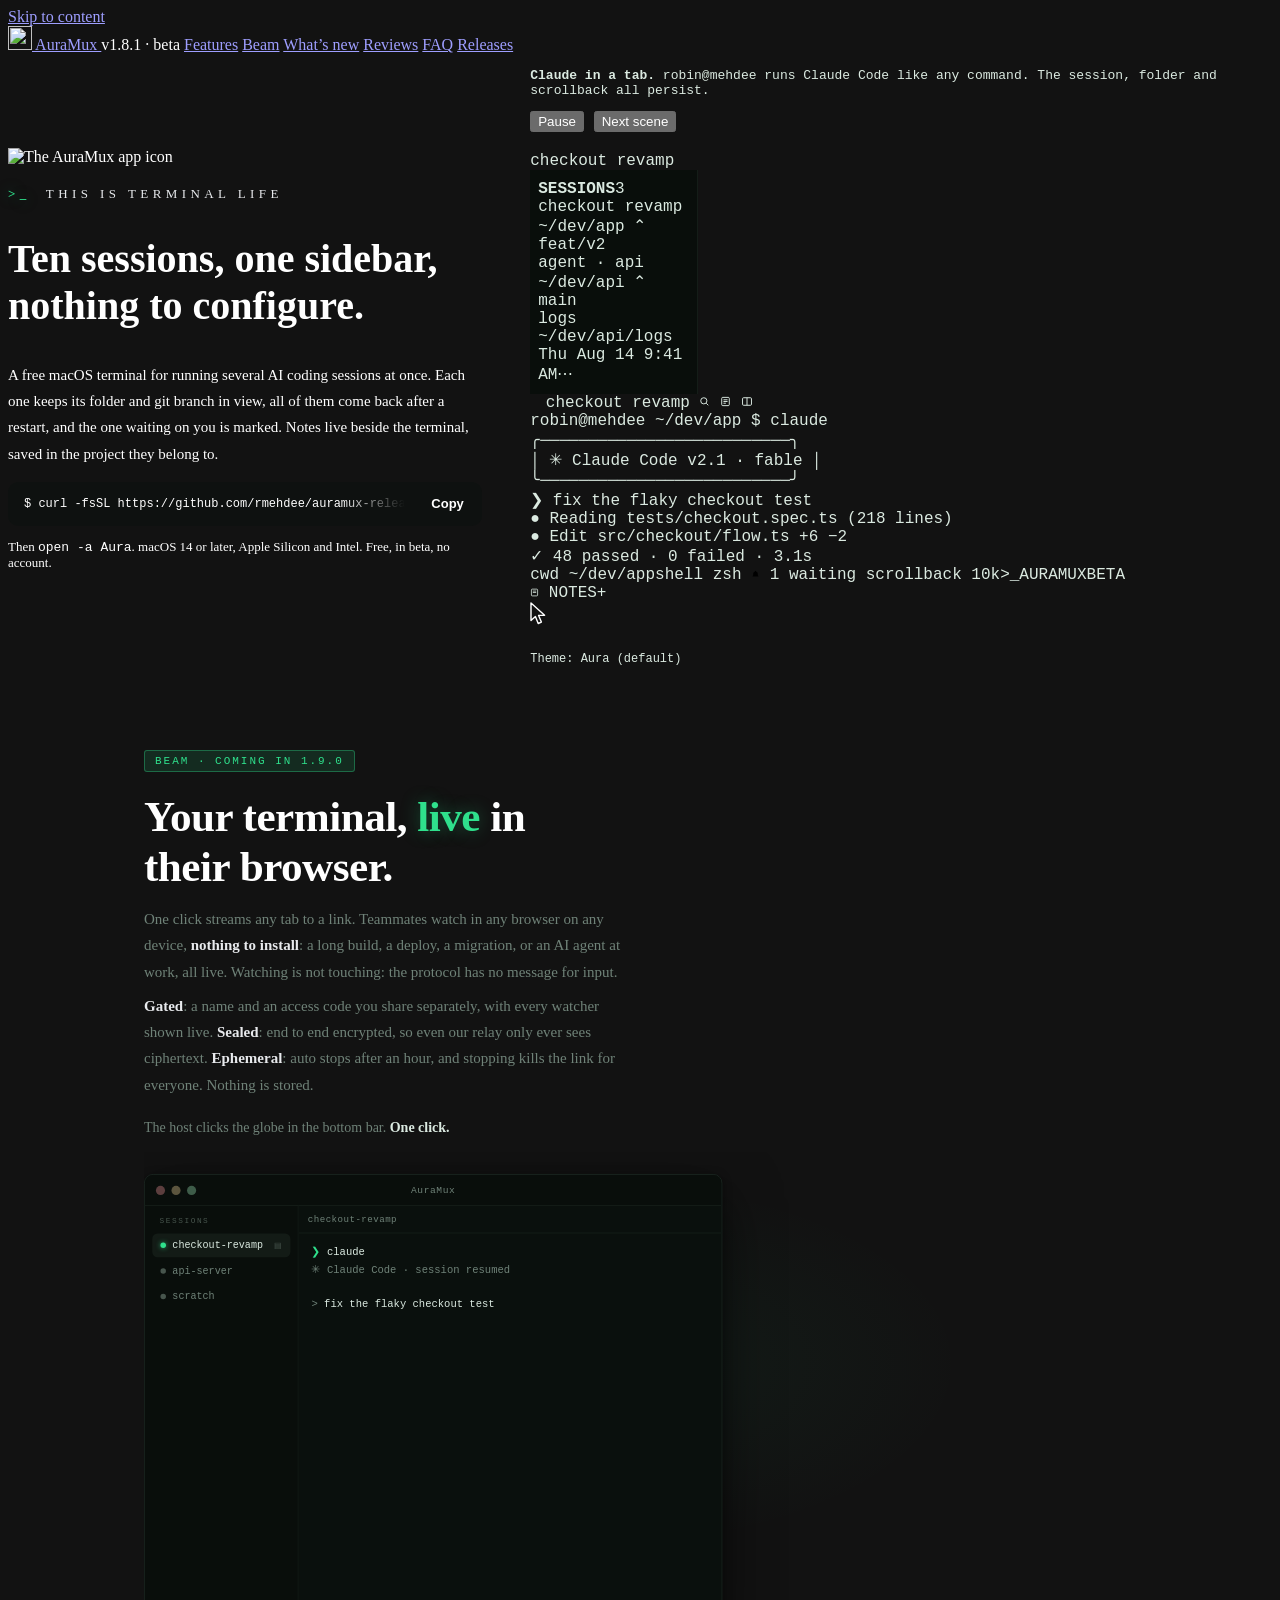
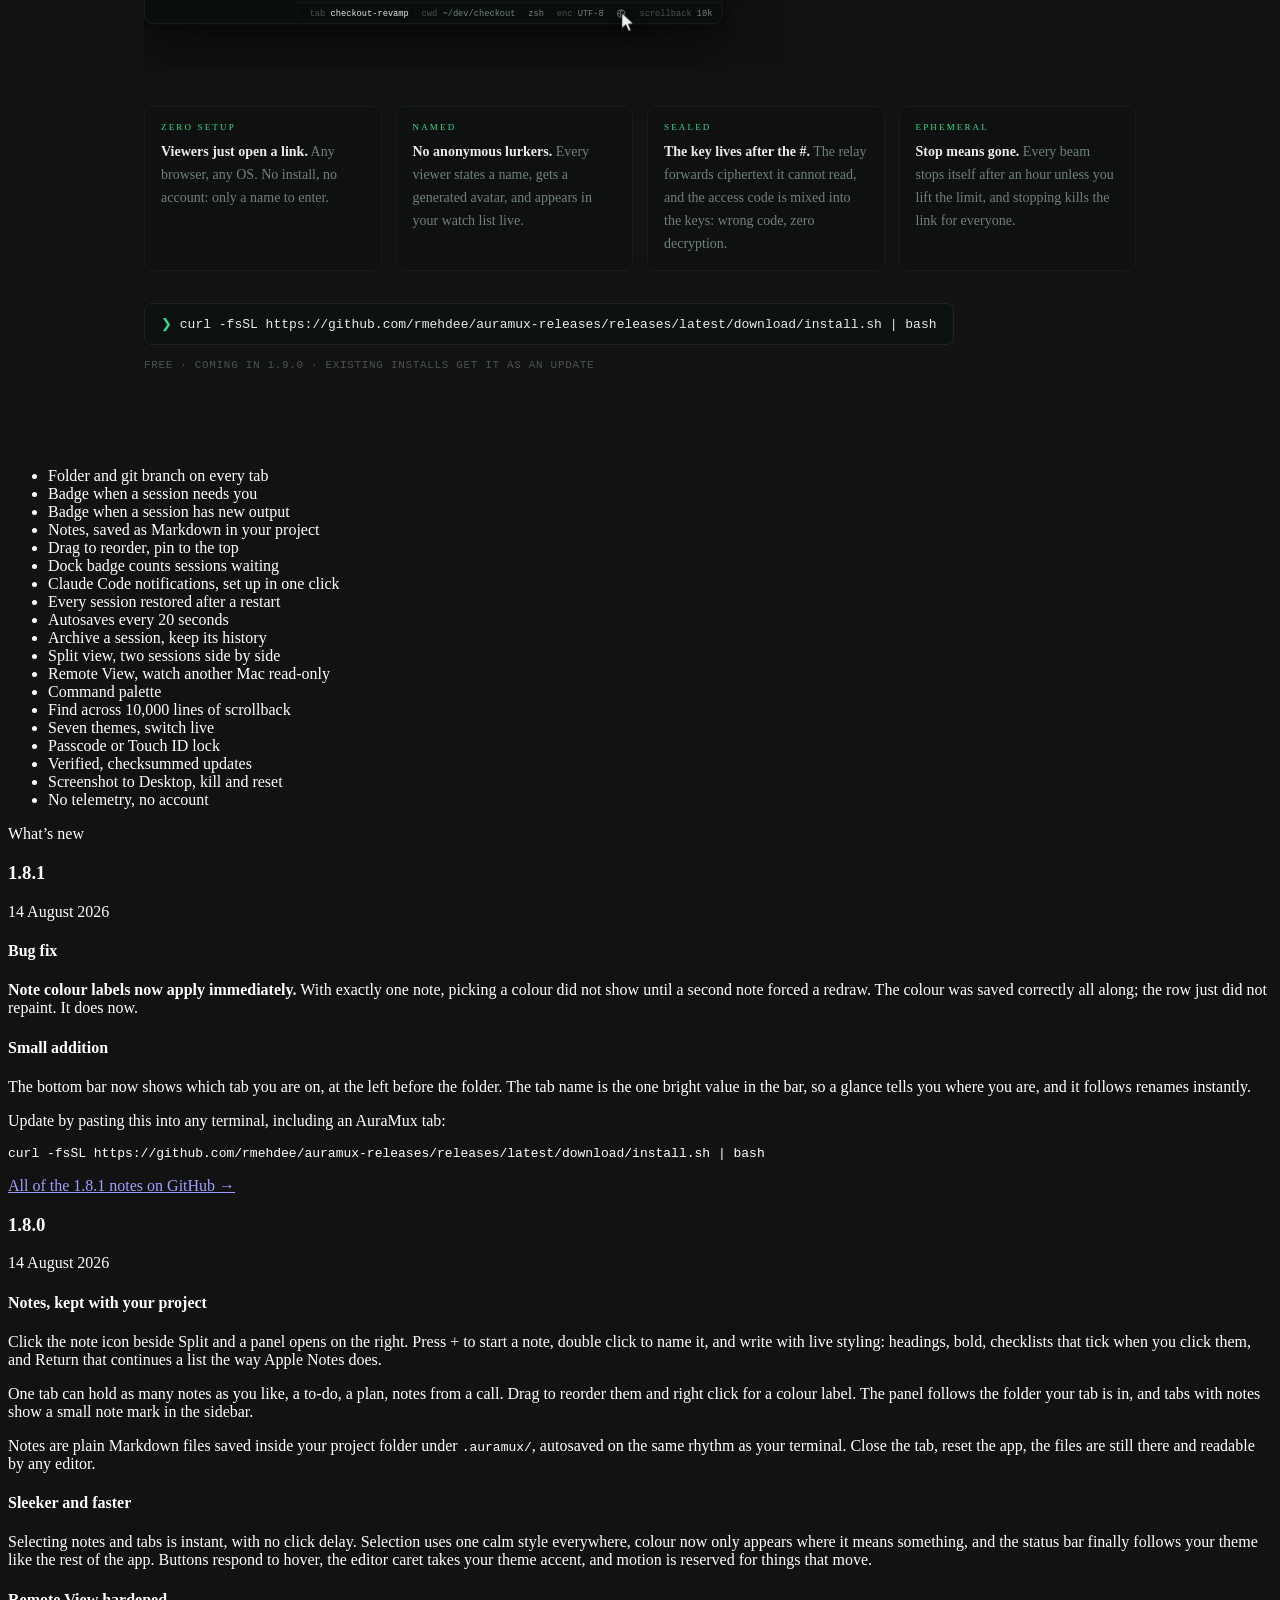
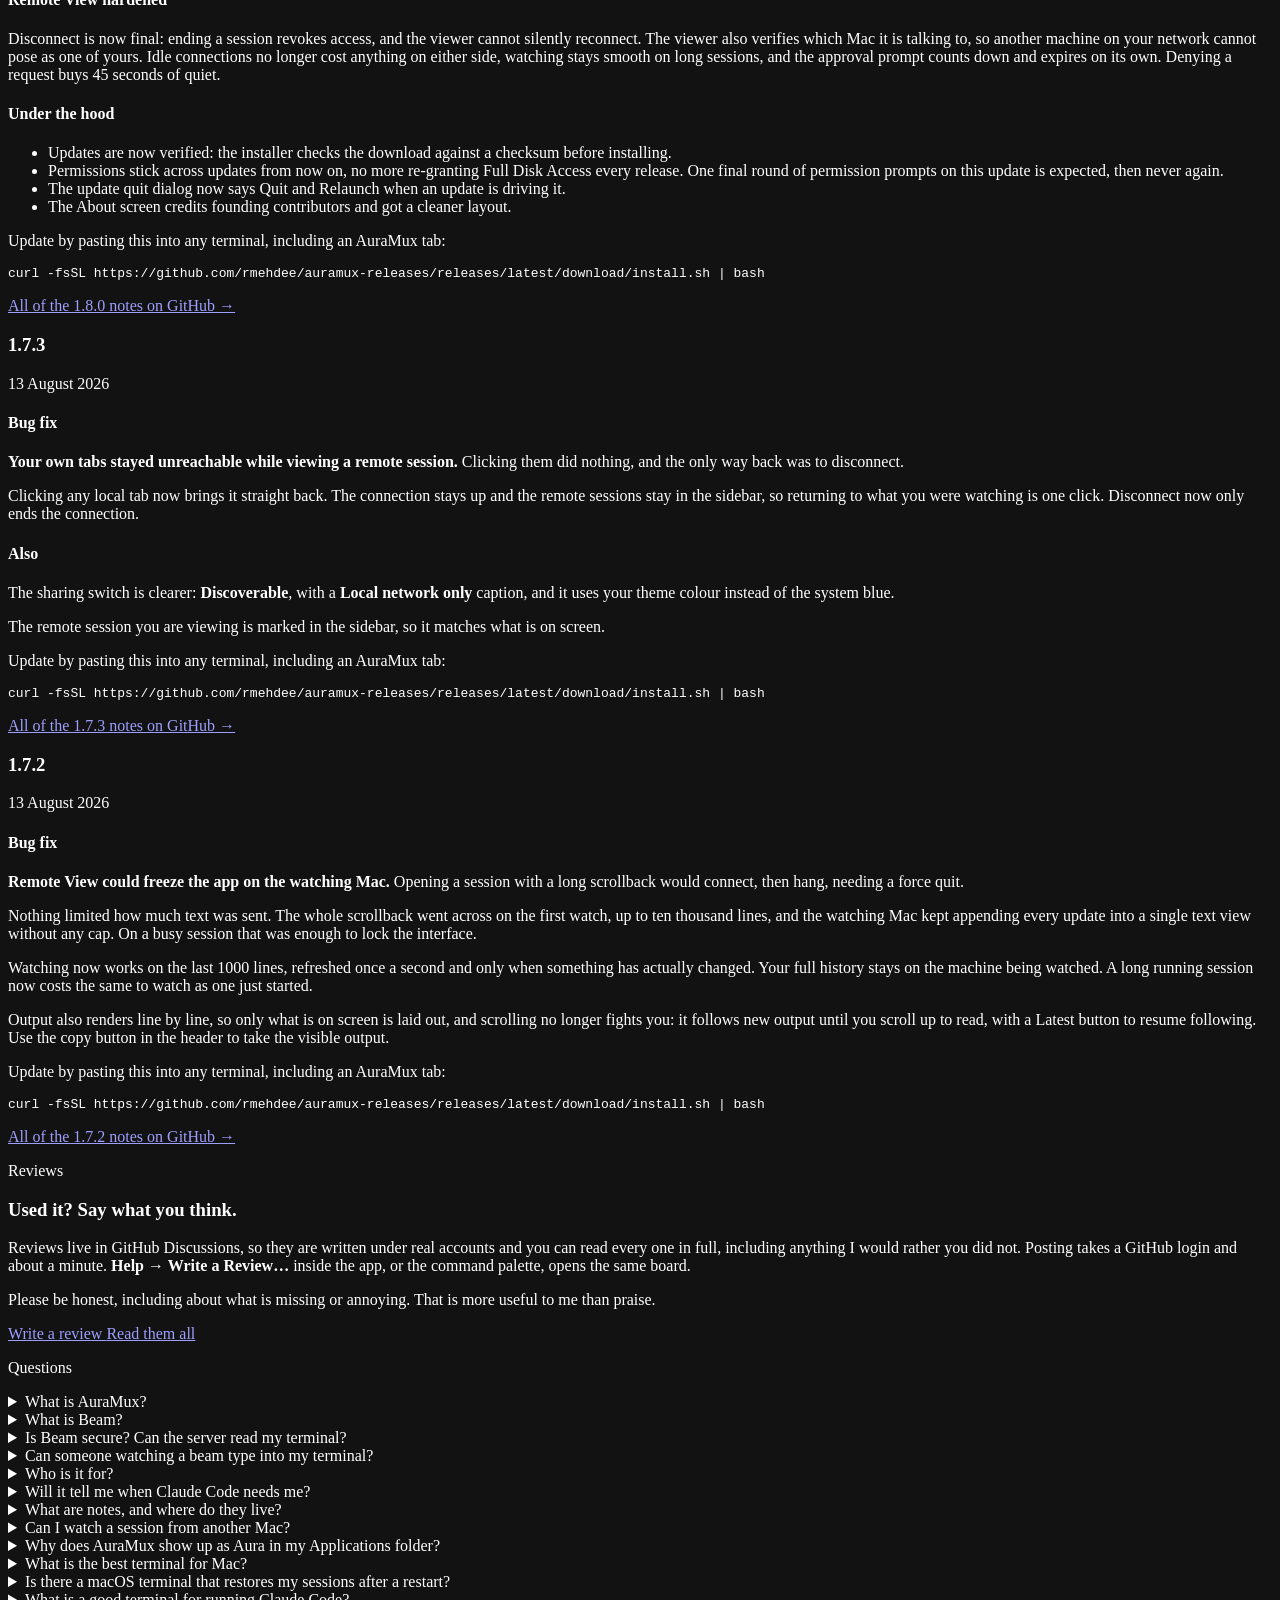
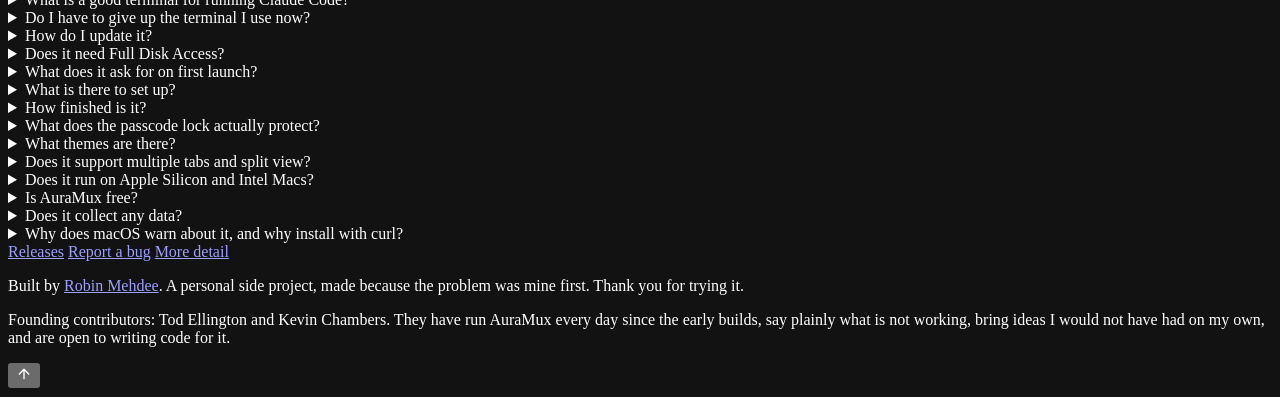
==== docs/index.html @ a82db065 "Beam coming soon, slogan-led hero, full responsive pass The hero leads with the slogan (>_ THIS IS T" ====
<!doctype html>
<html lang="en">
  <head>
    <meta charset="utf-8" />
    <meta name="viewport" content="width=device-width, initial-scale=1" />

    <!--
      The release notes ship stacked, in full, so the page is a complete
      changelog with JavaScript off. This marks the document as scriptable
      before anything is painted, which lets the stylesheet collapse them to the
      newest one straight away. Without it there is a moment, on a slow
      connection, where all four render and then jump.
    -->
    <script>
      document.documentElement.className = "js";
    </script>
    <title>AuraMux, a macOS terminal built for AI coding sessions</title>
    <meta
      name="description"
      content="A free macOS terminal that keeps every task in its own session, with the folder and git branch visible, and brings them all back after a restart. Badges whichever session is waiting on you. Notes live beside the terminal, saved in your project. No config file to write. macOS 14 or later, Apple Silicon and Intel."
    />
    <link rel="canonical" href="https://auramux.com/" />

    <!--
      Proves ownership to Google Search Console, which needs it before it will
      report anything or accept a request to index. The property is a URL prefix
      rather than a domain one: a domain property can only be verified by a DNS
      record, and the registrar's control panel was unavailable. A meta tag
      needs nothing outside this repository.
    -->
    <meta
      name="google-site-verification"
      content="_ZRNA-OTIFwhytvhHNv5tiCG4F-ujU5dh9KM6iBP_8g"
    />
    <meta name="theme-color" content="#17191b" />
    <!-- Answer engines quote pages they are allowed to quote. Without these the
         snippet length is left to a default that truncates. -->
    <meta
      name="robots"
      content="index, follow, max-snippet:-1, max-image-preview:large, max-video-preview:-1"
    />
    <link rel="alternate" type="text/plain" href="/llms.txt" title="llms.txt" />
    <link rel="author" href="https://robinmehdee.com" />
    <meta name="color-scheme" content="dark" />

    <meta property="og:type" content="website" />
    <meta property="og:site_name" content="AuraMux" />
    <meta property="og:url" content="https://auramux.com/" />
    <meta
      property="og:title"
      content="AuraMux, a macOS terminal built for AI coding sessions"
    />
    <meta
      property="og:description"
      content="Every task in its own session, with its folder and git branch visible, all of them restored after a restart. Notes saved in the project. Nothing to configure."
    />
    <meta property="og:image" content="https://auramux.com/og.png" />
    <meta property="og:image:width" content="1200" />
    <meta property="og:image:height" content="630" />
    <meta name="twitter:card" content="summary_large_image" />
    <meta
      name="twitter:title"
      content="AuraMux, a macOS terminal built for AI coding sessions"
    />
    <meta
      name="twitter:description"
      content="Every task in its own session, with its folder and git branch visible, all of them restored after a restart. Notes saved in the project. Nothing to configure."
    />
    <meta name="twitter:image" content="https://auramux.com/og.png" />

    <!--
      favicon.ico first, and it has to exist at the root. Google falls back to
      /favicon.ico when it builds the icon beside a search result, and a 404
      there is the usual reason a site shows a blank square in results.

      The PNGs Google is offered are 96 and 192, because it wants a square that
      is a multiple of 48. Every size this page declared before was 16, 32, 180
      or 512, none of which qualifies. The small ones stay for browser tabs.
    -->
    <link rel="icon" href="/favicon.ico" sizes="32x32" />
    <link rel="icon" href="/icon-96.png" sizes="96x96" type="image/png" />
    <link rel="icon" href="/icon-192.png" sizes="192x192" type="image/png" />
    <link rel="icon" href="/icon-32.png" sizes="32x32" type="image/png" />
    <link rel="icon" href="/icon-16.png" sizes="16x16" type="image/png" />
    <link rel="apple-touch-icon" href="/apple-touch-icon.png" sizes="180x180" />
    <link rel="stylesheet" href="/style.css?v=28efa6be" />

    <!--
      Structured data. The SoftwareApplication block is what search engines and
      answer engines read to describe the app, and alternateName is there so
      "Aura" and "AuraMux" are understood as one product rather than two.
      Version is filled in by app.js from the live GitHub release so this can
      never quietly go stale.
    -->
    <script type="application/ld+json" id="ld-app">
      {
        "@context": "https://schema.org",
        "@graph": [
          {
            "@type": "SoftwareApplication",
            "@id": "https://auramux.com/#app",
            "name": "AuraMux",
            "alternateName": "Aura",
            "url": "https://auramux.com/",
            "applicationCategory": "DeveloperApplication",
            "applicationSubCategory": "Terminal emulator",
            "operatingSystem": "macOS 14 (Sonoma) or later",
            "softwareVersion": "1.8.1",
            "softwareRequirements": "macOS 14 (Sonoma) or later",
            "processorRequirements": "Apple Silicon or Intel, universal build",
            "downloadUrl": "https://github.com/rmehdee/auramux-releases/releases",
            "installUrl": "https://auramux.com/",
            "screenshot": "https://auramux.com/og.png",
            "isAccessibleForFree": true,
            "offers": {
              "@type": "Offer",
              "price": "0",
              "priceCurrency": "USD"
            },
            "author": {
              "@type": "Person",
              "name": "Robin Mehdee",
              "url": "https://robinmehdee.com"
            },
            "description": "A native macOS terminal for running AI coding CLIs across many long-lived sessions. One tab per session, split view, session restore, a status badge on any session that finishes or is waiting for input, and notes kept as Markdown files in the project folder.",
            "featureList": [
              "Beam, coming in 1.9.0: stream one tab live, view only and end to end encrypted, to any browser",
              "One tab per session with git branch and dirty state",
              "Status badge on sessions waiting for input or with new output",
              "Dock badge counting sessions waiting for input",
              "Notes panel with Markdown files saved in the project folder",
              "Drag to reorder sessions, pin to top",
              "Claude Code notifications via the terminal bell",
              "Session restore after a restart",
              "Split view, two sessions side by side",
              "Remote View: watch a session on another Mac, view only",
              "Seven terminal themes",
              "Command palette and find across 10,000 lines of scrollback",
              "Passcode lock or Touch ID",
              "Checksum-verified updates",
              "No telemetry"
            ]
          },
          {
            "@type": "WebSite",
            "@id": "https://auramux.com/#website",
            "url": "https://auramux.com/",
            "name": "AuraMux",
            "inLanguage": "en",
            "about": { "@id": "https://auramux.com/#app" }
          }
        ]
      }
    </script>
    <script type="application/ld+json">
{
  "@context": "https://schema.org",
  "@type": "FAQPage",
  "@id": "https://auramux.com/#faq",
  "mainEntity": [
    {
      "@type": "Question",
      "name": "What is AuraMux?",
      "acceptedAnswer": {
        "@type": "Answer",
        "text": "A terminal app for macOS. It keeps every task in its own tab, brings them all back after a restart, and marks the ones waiting on input. It is free and currently in beta."
      }
    },
    {
      "@type": "Question",
      "name": "Who is it for?",
      "acceptedAnswer": {
        "@type": "Answer",
        "text": "Anyone running several long-lived terminal sessions at once, usually with AI coding agents in some of them, who wants to see at a glance which one has finished and which is waiting. If you work in one or two windows at a time, you will not get much out of it."
      }
    },
    {
      "@type": "Question",
      "name": "Will it tell me when Claude Code needs me?",
      "acceptedAnswer": {
        "@type": "Answer",
        "text": "Yes. Claude Code rings the terminal bell when it finishes or needs an answer, and AuraMux turns that into a badge on the tab. Claude Code only enables that automatically in a few terminals, so on first launch AuraMux offers to set it up for you. It adds one key to ~/.claude/settings.json, backs the file up first, leaves every other setting alone, and will not touch a file it cannot read."
      }
    },
    {
      "@type": "Question",
      "name": "What are notes, and where do they live?",
      "acceptedAnswer": {
        "@type": "Answer",
        "text": "Each tab can hold notes: a to-do, a plan, notes from a call, written with live styling and checklists. They are plain Markdown files saved inside the project folder under .auramux/, autosaved on the same rhythm as the terminal, and readable by any editor. Close the tab or reset the app and the files are still there."
      }
    },
    {
      "@type": "Question",
      "name": "Can I watch a session from another Mac?",
      "acceptedAnswer": {
        "@type": "Answer",
        "text": "Yes. Remote View shows a session running on another Mac on the same local network, view only. Approval needs a six digit code shown on the Mac being watched, disconnecting revokes access, and the viewer verifies which Mac it is talking to. Local network only, no accounts, no servers."
      }
    },
    {
      "@type": "Question",
      "name": "Why does AuraMux show up as Aura in my Applications folder?",
      "acceptedAnswer": {
        "@type": "Answer",
        "text": "That is expected, and not a sign of a failed install. The app installs as Aura and the menu bar says Aura, which is what keeps your passcode, your permissions and your settings working across updates. Launch it with open -a Aura."
      }
    },
    {
      "@type": "Question",
      "name": "What is the best terminal for Mac?",
      "acceptedAnswer": {
        "@type": "Answer",
        "text": "That depends entirely on how you work, and anyone offering a single name is guessing at your day. AuraMux is built for one situation: several long-running sessions on one Mac, often with AI coding agents, where knowing which one needs you matters and you do not want to configure anything. If that is your day, one command tells you. If it is not, it will not do much for you."
      }
    },
    {
      "@type": "Question",
      "name": "Is there a macOS terminal that restores my sessions after a restart?",
      "acceptedAnswer": {
        "@type": "Answer",
        "text": "AuraMux does it by default, with nothing to configure. Sessions autosave every 20 seconds and every one comes back on launch with its name, its folder, its colour tag and its place in the list."
      }
    },
    {
      "@type": "Question",
      "name": "What is a good terminal for running Claude Code?",
      "acceptedAnswer": {
        "@type": "Answer",
        "text": "Any terminal will run it. What matters once you have more than one session going is whether you can tell which one needs you without checking each tab. Claude Code rings the terminal bell when it finishes or needs an answer, but only enables that by itself in a handful of terminals, which is why it often seems to do nothing at all. AuraMux sets it up for you on first launch and turns the bell into a badge on the tab it came from."
      }
    },
    {
      "@type": "Question",
      "name": "Do I have to give up the terminal I use now?",
      "acceptedAnswer": {
        "@type": "Answer",
        "text": "No. It installs alongside whatever you already have and changes nothing about it. Try it on one project for a week and keep whichever you reach for."
      }
    },
    {
      "@type": "Question",
      "name": "How do I update it?",
      "acceptedAnswer": {
        "@type": "Answer",
        "text": "Run the same command you installed with, in any terminal including AuraMux itself. It quits the app for you through the same path as Command Q, so sessions and scrollback are saved first, then installs and reopens. Sessions, scrollback, themes, colour tags, your passcode and your Full Disk Access grant all carry over. If it has not shut down cleanly within thirty seconds the update stops rather than overwrite a running app. Set AURA_NO_RESTART=1 to be asked to quit manually instead."
      }
    },
    {
      "@type": "Question",
      "name": "Does it need Full Disk Access?",
      "acceptedAnswer": {
        "@type": "Answer",
        "text": "No, but it helps. Every shell AuraMux spawns inherits its security context, so without it macOS prompts the first time any session touches Desktop, Documents, Downloads or an external volume. Granting it once quietens that everywhere. Use Aura, Grant Full Disk Access, which opens the right System Settings pane, then add /Applications/Aura.app."
      }
    },
    {
      "@type": "Question",
      "name": "What does it ask for on first launch?",
      "acceptedAnswer": {
        "@type": "Answer",
        "text": "Nothing. AuraMux only reads and writes its own data in ~/Library/Application Support/Aura at startup. Folder prompts appear only when a command you run reaches a protected folder, exactly as they do in Apple's Terminal. There is no keychain prompt unless you set a passcode."
      }
    },
    {
      "@type": "Question",
      "name": "What is there to set up?",
      "acceptedAnswer": {
        "@type": "Answer",
        "text": "Nothing. No config file, no prefix key, no plugin manager, no sign-up. You install it and the session list is already there, showing each session's name, folder, git branch and state."
      }
    },
    {
      "@type": "Question",
      "name": "How finished is it?",
      "acceptedAnswer": {
        "@type": "Answer",
        "text": "Early. It is in beta, it is not notarized yet, and it is a personal project rather than a company. I use it every day, which is how most of the bugs get found. What gets built next is decided by the people actually using it, so if something is missing or annoying, please say so."
      }
    },
    {
      "@type": "Question",
      "name": "What does the passcode lock actually protect?",
      "acceptedAnswer": {
        "@type": "Answer",
        "text": "The window, and only the window. It stops someone walking up to an unlocked Mac and reading what is on screen. It does not encrypt your saved sessions or scrollback on disk, so it is not a substitute for FileVault."
      }
    },
    {
      "@type": "Question",
      "name": "What themes are there?",
      "acceptedAnswer": {
        "@type": "Answer",
        "text": "Seven, switchable live with per-colour brightness: Aura, which is the default, Classic, which is light, Solarized Dark, Dracula, Nord, a colourblind-safe palette, and No Theme. They are picked for reading AI CLI output for hours rather than for screenshots."
      }
    },
    {
      "@type": "Question",
      "name": "Does it support multiple tabs and split view?",
      "acceptedAnswer": {
        "@type": "Answer",
        "text": "Yes. One tab per session with no limit on how many, and any two of them can be shown side by side with a draggable divider."
      }
    },
    {
      "@type": "Question",
      "name": "Does it run on Apple Silicon and Intel Macs?",
      "acceptedAnswer": {
        "@type": "Answer",
        "text": "Yes, it is a universal build. It needs macOS 14 (Sonoma) or later."
      }
    },
    {
      "@type": "Question",
      "name": "Is AuraMux free?",
      "acceptedAnswer": {
        "@type": "Answer",
        "text": "Yes, free to download and use."
      }
    },
    {
      "@type": "Question",
      "name": "Does it collect any data?",
      "acceptedAnswer": {
        "@type": "Answer",
        "text": "No telemetry of any kind. The only network request it makes is checking for a newer version, once a day."
      }
    },
    {
      "@type": "Question",
      "name": "Why does macOS warn about it, and why install with curl?",
      "acceptedAnswer": {
        "@type": "Answer",
        "text": "AuraMux is ad-hoc signed but not notarized yet, since notarization needs a paid Apple Developer account and that is a post-beta job. A browser download gets flagged by Gatekeeper. Installing with curl avoids it because curl never attaches the quarantine attribute Gatekeeper checks for. Nothing is bypassed or stripped."
      }
    },
    {
      "@type": "Question",
      "name": "What is Beam?",
      "acceptedAnswer": {
        "@type": "Answer",
        "text": "Beam is AuraMux's live sharing feature, coming in version 1.9.0. It streams one tab, live and view only, to a link anyone can open in a browser with nothing to install. Viewers enter a name and a short access code shared separately, and appear in the host's watch list. Stopping kills the link for everyone permanently."
      }
    },
    {
      "@type": "Question",
      "name": "Is Beam secure? Can the server read the terminal?",
      "acceptedAnswer": {
        "@type": "Answer",
        "text": "Beam is end to end encrypted. The decryption key travels only in the URL fragment after the #, which browsers never send to any server, and the access code is mixed into the encryption keys. The relay forwards ciphertext it cannot read and stores nothing. The app shows a consent warning before going live, and every beam stops itself after an hour unless the host lifts the limit."
      }
    },
    {
      "@type": "Question",
      "name": "Can viewers type into a beamed terminal?",
      "acceptedAnswer": {
        "@type": "Answer",
        "text": "No. The protocol has no message that carries input, so watching is view only by construction. Remote control may arrive later as a separate, explicitly granted capability."
      }
    }
  ]
}
    </script>
    <!-- reviews-schema:start -->

<!-- reviews-schema:end -->
  </head>

  <body>
    <a class="skip" href="#main">Skip to content</a>

    <header class="top">
      <div class="wrap">
        <a class="brand" href="/">
          <img
            class="mark"
            src="/icon-64.png"
            width="24"
            height="24"
            alt=""
            decoding="async"
          />
          AuraMux
        </a>
        <span class="pill" id="version-pill">v1.8.1 &middot; beta</span>
        <span class="spacer"></span>
        <a class="quiet hide-xs" href="#features">Features</a>
        <a class="quiet hide-xs" href="#beam">Beam</a>
        <a class="quiet hide-sm" href="#whats-new">What&rsquo;s new<span class="nav-dot" aria-hidden="true"></span></a>
        <a class="quiet hide-xs" href="#reviews">Reviews</a>
        <a class="quiet hide-xs" href="#faq">FAQ</a>
        <a
          class="quiet"
          href="https://github.com/rmehdee/auramux-releases/releases" target="_blank" rel="noopener">Releases</a
        >
      </div>
    </header>

    <main id="main">
      <section class="hero">
        <div class="wrap hero-beam">
          <div class="hero-copy">
          <img
            class="appicon"
            src="/icon-256.png"
            width="88"
            height="88"
            alt="The AuraMux app icon"
            decoding="async"
          />

          <p class="slogan"><b>&gt;_</b>&nbsp; THIS IS TERMINAL LIFE</p>

          <h1>Ten sessions, one sidebar, nothing to configure.</h1>

          <p class="lede">
            A free macOS terminal for running several AI coding sessions at
            once. Each one keeps its folder and git branch in view, all of them
            come back after a restart, and the one waiting on you is marked.
            Notes live beside the terminal, saved in the project they belong
            to.
          </p>

          <div class="install">
            <pre><code><span class="p">$ </span>curl -fsSL https://github.com/rmehdee/auramux-releases/releases/latest/download/install.sh | bash</code></pre>
            <button class="copy primary" type="button" id="copy" aria-live="polite">
              Copy
            </button>
          </div>

          <p class="after-install">
            Then <code>open -a Aura</code>. macOS 14 or later, Apple Silicon and
            Intel. Free, in beta, no account.
            <span class="badge hidden" id="installs-badge"></span>
          </p>
          </div>
          <div class="hero-demo" aria-label="AuraMux in motion">
          <!--
            A scripted walkthrough of the interface, driven by an animated
            pointer: switching sessions, pinning from the context menu,
            dragging to reorder, notes written end to end, and themes
            restyling everything. The palettes are the app's own.

            The window ships with a finished still of the first scene baked
            in, so without JavaScript this is a truthful screenshot rather
            than an empty stage. The bar of controls is JavaScript-only and
            hidden until the script arrives. Everything inside the window is
            drawn by /app.js.
          -->
          <div class="demo-bar">
            <p class="demo-cap" id="cap"><b>Claude in a tab.</b> robin@mehdee runs Claude Code like any command. The session, folder and scrollback all persist.</p>
            <div class="demo-dots" id="dots" aria-hidden="true"></div>
            <div class="demo-controls">
              <button id="play" type="button" aria-pressed="true">Pause</button>
              <button id="next" type="button">Next scene</button>
            </div>
          </div>

          <div class="shot-scroll">
            <div
              class="app"
              id="app"
              role="img"
              aria-label="The AuraMux window. A sidebar lists three sessions with their folders and git branches. The terminal is running Claude Code, which has just fixed a failing checkout test. A notes panel can open beside the terminal."
            >
              <div class="titlebar">
                <i style="background: #ff5f57"></i><i style="background: #febc2e"></i><i style="background: #28c840"></i>
                <span id="wintitle">checkout revamp</span>
              </div>
              <div class="cols">
                <div class="side">
                  <div class="side-h"><b>SESSIONS</b><span>3</span></div>
                  <div id="tabs">
                    <div class="tab sel">
                      <span class="dot"></span>
                      <span class="m">
                        <span class="n">checkout revamp</span>
                        <span class="p">~/dev/app&ensp;&#8963; feat/v2</span>
                      </span>
                    </div>
                    <div class="tab">
                      <span class="dot"></span>
                      <span class="m">
                        <span class="n">agent &middot; api</span>
                        <span class="p">~/dev/api&ensp;&#8963; main</span>
                      </span>
                    </div>
                    <div class="tab">
                      <span class="dot"></span>
                      <span class="m">
                        <span class="n">logs</span>
                        <span class="p">~/dev/api/logs</span>
                      </span>
                    </div>
                  </div>
                  <div class="side-foot"><span>Thu Aug 14 9:41 AM</span><span>&#8943;</span></div>
                </div>
                <div class="term">
                  <div class="pane-h">
                    <span style="width: 6px; height: 6px; border-radius: 50%; background: var(--t-green); display: inline-block"></span>
                    <span id="panetitle">checkout revamp</span>
                    <span class="ic">
                      <svg width="11" height="11" viewBox="0 0 16 16" fill="none" stroke="currentColor" stroke-width="1.4"><circle cx="7" cy="7" r="4.5"/><path d="m10.5 10.5 3 3"/></svg>
                      <span class="note-btn" id="notebtn"><svg width="11" height="11" viewBox="0 0 16 16" fill="none" stroke="currentColor" stroke-width="1.4"><rect x="2.5" y="2" width="11" height="12" rx="1.5"/><path d="M5 5.5h6M5 8h6M5 10.5h3.5"/></svg></span>
                      <svg width="12" height="11" viewBox="0 0 16 16" fill="none" stroke="currentColor" stroke-width="1.4"><rect x="1.5" y="2.5" width="13" height="11" rx="1.5"/><path d="M8 2.5v11"/></svg>
                    </span>
                  </div>
                  <div class="screen" id="screen">
                    <div><span class="pr">robin@mehdee</span> ~/dev/app $ claude</div>
                    <div><span class="dim2">&#9581;&#9472;&#9472;&#9472;&#9472;&#9472;&#9472;&#9472;&#9472;&#9472;&#9472;&#9472;&#9472;&#9472;&#9472;&#9472;&#9472;&#9472;&#9472;&#9472;&#9472;&#9472;&#9472;&#9472;&#9472;&#9472;&#9472;&#9582;</span></div>
                    <div><span class="dim2">&#9474;</span> <span class="vi">&#10035; Claude Code</span> <span class="dim2">v2.1 &middot; fable &#9474;</span></div>
                    <div><span class="dim2">&#9584;&#9472;&#9472;&#9472;&#9472;&#9472;&#9472;&#9472;&#9472;&#9472;&#9472;&#9472;&#9472;&#9472;&#9472;&#9472;&#9472;&#9472;&#9472;&#9472;&#9472;&#9472;&#9472;&#9472;&#9472;&#9472;&#9472;&#9583;</span></div>
                    <div><span class="dim2">&#10095;</span> fix the flaky checkout test</div>
                    <div><span class="cy">&#9679;</span> Reading tests/checkout.spec.ts <span class="dim2">(218 lines)</span></div>
                    <div><span class="cy">&#9679;</span> Edit src/checkout/flow.ts <span class="dim2">+6 &#8722;2</span></div>
                    <div><span class="pr">&#10003;</span> 48 passed <span class="dim2">&middot; 0 failed &middot; 3.1s</span></div>
                  </div>
                  <div class="statusbar">
                    <span id="cwd">cwd ~/dev/app</span><span>shell zsh</span>
                    <span class="wait" id="wait">
                      <svg width="9" height="9" viewBox="0 0 16 16" fill="var(--t-yellow)"><path d="M8 1.5a.9.9 0 0 1 .9.9v.44a4.1 4.1 0 0 1 3.2 4v2.3l1 1.5a.6.6 0 0 1-.5.94H3.4a.6.6 0 0 1-.5-.94l1-1.5v-2.3a4.1 4.1 0 0 1 3.2-4V2.4a.9.9 0 0 1 .9-.9Z"/></svg>
                      <span>1 waiting</span>
                    </span>
                    <span class="right"><span>scrollback 10k</span><span style="color: var(--t-green)">&gt;_</span><span>AURAMUX</span><span class="beta">BETA</span></span>
                  </div>
                </div>
                <div class="notes" id="notes"><div class="notes-inner">
                  <div class="notes-h">
                    <svg width="9" height="9" viewBox="0 0 16 16" fill="none" stroke="currentColor" stroke-width="1.4"><rect x="2.5" y="2" width="11" height="12" rx="1.5"/><path d="M5 5.5h6M5 8h6"/></svg>
                    <span id="ntitle">NOTES</span><span class="plus" id="plusbtn">+</span>
                  </div>
                  <div id="notelist"></div>
                  <div class="note-crumb" id="crumb"></div>
                  <div class="note-ed" id="noteed"></div>
                </div></div>
              </div>
              <div id="ctx"></div>
              <div class="ripple" id="ripple"></div>
              <div id="cursor">
                <svg width="17" height="24" viewBox="0 0 17 24">
                  <path d="M1 1 L1 18.5 L5.4 14.6 L8.2 21.5 L11.4 20.1 L8.6 13.4 L14.6 13.2 Z" fill="#111" stroke="#fff" stroke-width="1.4" stroke-linejoin="round"/>
                </svg>
              </div>
            </div>
          </div>

          <p class="demo-foot" id="themefoot">Theme: Aura (default)</p>
          </div>
        </div>
      </section>
      <script>
        (function () {
          var holder = document.querySelector(".hero-demo .shot-scroll");
          if (!holder || !holder.firstElementChild) return;
          var win = holder.firstElementChild;
          win.style.transformOrigin = "top left";
          function fit() {
            var k = Math.min(1, holder.clientWidth / win.offsetWidth);
            win.style.transform = k < 1 ? "scale(" + k + ")" : "";
            holder.style.height = k < 1 ? win.offsetHeight * k + "px" : "";
          }
          window.addEventListener("resize", fit);
          if (window.ResizeObserver) new ResizeObserver(fit).observe(win);
          fit();
        })();
      </script>

<!-- ============================================================================
     Beam section for auramux.com: the coming-soon teaser for the live sharing
     feature (ships in 1.9.0). Self contained: scoped CSS (native nesting under
     #beam), namespaced ids, animation starts only when scrolled into view.
============================================================================= -->
<section id="beam">
<style>
  #beam, .hero-demo {
    --mktg-max: 1140px;

  /* Committed single dark theme: this is the terminal's own world. */
  * { box-sizing: border-box; }

  & {
    --bg: #070B09;
    --panel: #0C120F;
    --panel-deep: #090E0B;
    --line: #1B2620;
    --line-soft: #141D18;
    --text: #DBEAE1;
    --dim: #6F8278;
    --faint: #47554D;
    --green: #2FE08C;
    --green-soft: rgba(47, 224, 140, .13);
    --red: #E86A6A;
    --amber: #E5B45B;
    --mono: ui-monospace, "SF Mono", Menlo, Consolas, monospace;
  }



  /* ---------- header ---------- */
  .hd { display: flex; align-items: flex-end; gap: 16px; margin-bottom: 8px; }
  .hd .mark {
    font-size: 30px; font-weight: 700; color: var(--green);
    text-shadow: 0 0 18px rgba(47,224,140,.55);
  }
  .hd .word { font-size: 19px; font-weight: 600; letter-spacing: .38em; }
  .hd .sub { font-size: 10px; letter-spacing: .22em; color: var(--dim); margin-top: 5px; }
  .hd .phase {
    margin-left: auto; font-size: 9.5px; letter-spacing: .18em; color: var(--green);
    border: 1px solid rgba(47,224,140,.35); border-radius: 3px; padding: 4px 9px;
    background: var(--green-soft); white-space: nowrap;
  }

  .narr {
    height: 18px; margin: 22px 0 14px; font-size: 11px; color: var(--dim);
    letter-spacing: .04em; transition: opacity .4s;
  }
  .narr b { color: var(--text); font-weight: 600; }

  /* ---------- stage ---------- */
  .stage-scroll { overflow: hidden; margin: 0; padding: 0; }
  .stage { position: relative; width: 1084px; height: 566px; margin: 0; transform-origin: top left; }
  .stage::before {
    content: ""; position: absolute; inset: -40px;
    background: radial-gradient(closest-side at 46% 42%, rgba(47,224,140,.055), transparent 75%);
    pointer-events: none;
  }

  .win {
    position: absolute; border: 1px solid var(--line); border-radius: 10px;
    background: var(--panel); overflow: hidden;
    box-shadow: 0 24px 60px rgba(0,0,0,.55), 0 2px 10px rgba(0,0,0,.4);
  }
  .tbar {
    display: flex; align-items: center; gap: 7px; height: 34px; padding: 0 12px;
    background: var(--panel-deep); border-bottom: 1px solid var(--line-soft);
    font-size: 10.5px; color: var(--dim);
  }
  .dot { width: 10px; height: 10px; border-radius: 50%; }
  .dot.r { background: #5c3e3e; } .dot.y { background: #5c553e; } .dot.g { background: #3e5c49; }
  .tbar .ttl { margin: 0 auto; letter-spacing: .06em; }
  .tbar .sp { width: 44px; }

  /* ---------- avatars ---------- */
  .av { border-radius: 50%; display: inline-block; vertical-align: middle; flex: none; }

  /* ---------- host app window ---------- */
  .app { left: 0; top: 24px; width: 632px; height: 492px; z-index: 2; }
  .app-body { display: flex; height: calc(100% - 34px); }

  .side {
    width: 168px; background: var(--panel-deep); border-right: 1px solid var(--line-soft);
    padding: 10px 8px; flex: none;
  }
  .side .lbl { font-size: 8.5px; letter-spacing: .2em; color: var(--faint); padding: 2px 8px 8px; }
  .srow {
    display: flex; align-items: center; gap: 7px; padding: 7px 9px; border-radius: 6px;
    font-size: 11px; color: var(--dim); margin-bottom: 2px;
  }
  .srow.on { background: #131B16; color: var(--text); }
  .srow .sdot { width: 6px; height: 6px; border-radius: 50%; background: var(--faint); flex: none; }
  .srow.on .sdot { background: var(--green); box-shadow: 0 0 6px rgba(47,224,140,.7); }
  .srow .nt { margin-left: auto; font-size: 9px; color: var(--faint); }
  .rowlive { display: none; align-items: center; gap: 3px; margin-left: 6px;
             font-size: 7.5px; font-weight: 700; letter-spacing: .12em; color: var(--green); }
  .rowlive.on { display: inline-flex; }
  .rowlive .pulse { width: 5px; height: 5px; }

  .tpane { flex: 1; display: flex; flex-direction: column; min-width: 0; background: #0A100D; }
  .tbarrow {
    display: flex; align-items: center; height: 30px; padding: 0 10px;
    border-bottom: 1px solid var(--line-soft); font-size: 10px; color: var(--dim);
  }
  .tbarrow .name { letter-spacing: .05em; }
  .icobtn {
    width: 17px; height: 17px; border-radius: 50%;
    display: grid; place-items: center; color: var(--dim); cursor: default;
    transition: background .25s, color .25s;
  }
  .sbar .icobtn { margin-left: 0; }
  .icobtn.gone { display: none; }
  .icobtn.hot { background: var(--green-soft); color: var(--green); }
  .icobtn svg { display: block; }

  .tlines { flex: 1; padding: 12px 14px; font-size: 11.5px; line-height: 1.62; overflow: hidden; }
  .tlines div { white-space: pre; min-height: 18.6px; }
  .gtx { color: var(--green); } .dtx { color: var(--dim); } .rtx { color: var(--red); }
  .wtx { color: var(--text); font-weight: 600; } .atx { color: var(--amber); }

  .sbar {
    display: flex; align-items: center; gap: 14px; height: 23px; padding: 0 12px;
    background: var(--panel-deep); border-top: 1px solid var(--line-soft);
    font-size: 9.5px; color: var(--dim); white-space: nowrap;
  }
  .sbar .k { color: var(--faint); }
  .sbar .v { color: var(--dim); }
  .sbar .tabv { color: var(--text); }
  .live-seg { display: none; align-items: center; gap: 5px; color: var(--green); letter-spacing: .04em; }
  .live-seg.on { display: inline-flex; }
  .pulse { width: 6px; height: 6px; border-radius: 50%; background: var(--green); animation: sw-pul 1.6s infinite; }
  .sbar .brand { margin-left: auto; color: var(--faint); letter-spacing: .14em; }
  .sbar .brand b { color: var(--green); font-weight: 700; }

  /* ---------- share popover ---------- */
  .pop {
    position: absolute; right: 10px; bottom: 30px; width: 276px; z-index: 5;
    background: #0E1511; border: 1px solid var(--line); border-radius: 9px;
    box-shadow: 0 18px 44px rgba(0,0,0,.6);
    padding: 14px 14px 12px; opacity: 0; transform: translateY(6px) scale(.97);
    pointer-events: none; transition: opacity .28s, transform .28s;
    transform-origin: bottom right;
  }
  .pop.open { opacity: 1; transform: none; }
  .pop .pt { font-size: 9.5px; letter-spacing: .22em; color: var(--green); margin-bottom: 8px; }
  .pop .pd { font-size: 10px; line-height: 1.6; color: var(--dim); margin-bottom: 12px; }
  .pbtn {
    display: block; width: 100%; text-align: center; padding: 7px 0; border-radius: 6px;
    font-size: 11px; letter-spacing: .06em; font-family: var(--mono);
    background: var(--green); color: #06110B; font-weight: 700; border: none;
  }
  .pop .idle, .pop .livebox { display: block; }
  .pop.live .idle, .pop.consent .idle { display: none; }
  .pop .livebox, .pop .consentbox { display: none; }
  .pop.live .livebox { display: block; }
  .pop.consent .consentbox { display: block; }
  .warnhead { display: flex; align-items: center; gap: 6px; font-size: 8.5px; font-weight: 600;
              letter-spacing: .18em; color: var(--amber); margin-bottom: 8px; }
  .warntext { font-size: 10px; line-height: 1.6; color: var(--text); margin-bottom: 8px; }
  .warnsub { font-size: 9.5px; line-height: 1.6; color: var(--dim); margin-bottom: 12px; }
  .btnrow { display: flex; flex-direction: column; gap: 8px; }
  .btnrow .golive { text-align: center; padding: 9px 0; border-radius: 6px; letter-spacing: .04em;
                    background: var(--green); color: #06110B; font-weight: 700; font-size: 10.5px; }
  .btnrow .cancel { text-align: center; padding: 5px 0; color: var(--dim); font-size: 9.5px; }

  .linkrow { display: flex; gap: 6px; margin-bottom: 10px; }
  .linkpill {
    flex: 1; min-width: 0; background: #0A0F0C; border: 1px solid var(--line);
    border-radius: 6px; padding: 7px 9px; font-size: 9.5px; color: var(--text);
    overflow: hidden; text-overflow: ellipsis; white-space: nowrap;
  }
  .linkpill i { font-style: normal; color: var(--green); }
  .copyb {
    flex: none; border: 1px solid rgba(47,224,140,.4); background: var(--green-soft);
    color: var(--green); border-radius: 6px; font-size: 9px; letter-spacing: .1em;
    padding: 0 10px; font-family: var(--mono);
  }
  .copyb.did { background: var(--green); color: #06110B; border-color: var(--green); font-weight: 700; }
  .lrow { display: flex; align-items: center; gap: 7px; font-size: 10px; color: var(--green); margin-bottom: 10px; }
  .lrow .wc { color: var(--text); }

  .plabel { font-size: 8.5px; letter-spacing: .22em; color: var(--faint); margin: 2px 0 6px; }
  .plist { margin-bottom: 11px; min-height: 4px; }
  .prow {
    display: flex; align-items: center; gap: 8px; padding: 4px 2px;
    font-size: 10.5px; color: var(--text); opacity: 0; transform: translateX(-5px);
    transition: opacity .35s, transform .35s;
  }
  .prow.in { opacity: 1; transform: none; }
  .prow .pjoin { margin-left: auto; font-size: 8.5px; color: var(--faint); }
  .plist .none { font-size: 9.5px; color: var(--faint); padding: 2px; }

  .stopb {
    display: block; width: 100%; text-align: center; padding: 6px 0; border-radius: 6px;
    background: none; border: 1px solid rgba(232,106,106,.45); color: var(--red);
    font-size: 10.5px; letter-spacing: .06em; font-family: var(--mono);
  }
  .pop .fine { font-size: 8.5px; color: var(--faint); margin-top: 9px; line-height: 1.55; }
  .optrow { display: flex; align-items: center; justify-content: space-between;
            font-size: 9.5px; color: var(--text); margin-bottom: 8px; }
  .sw { width: 24px; height: 13px; border-radius: 7px; background: var(--green); position: relative; flex: none; }
  .sw::after { content: ""; position: absolute; right: 2px; top: 2px; width: 9px; height: 9px;
               border-radius: 50%; background: #06110B; }
  .codeblock { margin-bottom: 10px; }
  .codeblock .cl { font-size: 8px; letter-spacing: .22em; color: var(--faint); margin-bottom: 3px; }
  .codeblock .cv { font-size: 15px; font-weight: 700; letter-spacing: .2em; color: var(--text); }
  .codeblock .ch { font-size: 8px; color: var(--faint); margin-top: 3px; }
  .stopin { margin-left: auto; font-size: 8.5px; color: var(--dim); }
  .stopin i { font-style: normal; color: var(--green); }

  /* ---------- browser window ---------- */
  .bro {
    left: 520px; top: 76px; width: 564px; height: 458px; z-index: 3;
    opacity: 0; transform: translateX(46px); transition: opacity .5s, transform .5s cubic-bezier(.2,.7,.2,1);
  }
  .bro.in { opacity: 1; transform: none; }
  .bro.reload .viewer { opacity: .12; transition: opacity .12s; }
  .bro .viewer { transition: opacity .3s; }
  .urlpill {
    flex: 1; margin: 0 8px; background: #0A0F0C; border: 1px solid var(--line-soft);
    border-radius: 6px; padding: 4px 10px; font-size: 9.5px; color: var(--dim);
    overflow: hidden; white-space: nowrap; text-overflow: ellipsis;
  }
  .urlpill .lock { color: var(--green); margin-right: 6px; }
  .urlpill i { font-style: normal; color: var(--faint); }

  .viewer { display: flex; flex-direction: column; height: calc(100% - 34px); background: #0A100D; position: relative; }
  .vtop {
    display: flex; align-items: center; gap: 9px; height: 32px; padding: 0 12px;
    border-bottom: 1px solid var(--line-soft); font-size: 10px; color: var(--dim);
  }
  .vtop .vm { color: var(--green); font-weight: 700; }
  .vtop .vw { letter-spacing: .18em; color: var(--text); font-size: 9.5px; }
  .vtop .vname { color: var(--dim); }
  .vtop .vlive { display: flex; align-items: center; gap: 5px; color: var(--green); letter-spacing: .05em; }
  .vstack { display: flex; align-items: center; margin-left: auto; }
  .vstack .av { margin-left: -5px; border: 1.5px solid #0A100D; }
  .vstack .av:first-child { margin-left: 0; }
  .vstack .vc { font-size: 9px; color: var(--dim); margin-left: 7px; }
  .vtop .e2e {
    font-size: 8.5px; letter-spacing: .12em; color: var(--green);
    border: 1px solid rgba(47,224,140,.3); border-radius: 3px; padding: 2px 6px;
    background: var(--green-soft); margin-left: 10px;
  }
  .vlines { flex: 1; padding: 12px 14px; font-size: 11.5px; line-height: 1.62; overflow: hidden; }
  .vlines div { white-space: pre; min-height: 18.6px; }
  .vfoot {
    display: flex; align-items: center; height: 24px; padding: 0 12px;
    border-top: 1px solid var(--line-soft); font-size: 8.5px; letter-spacing: .14em;
    color: var(--faint); background: var(--panel-deep);
  }
  .vfoot .rc { margin-left: auto; color: var(--faint); }
  .vfoot .rc i { font-style: normal; color: var(--amber); }

  /* ---------- name gate ---------- */
  .gate {
    position: absolute; inset: 0; z-index: 5; background: rgba(8,12,10,.97);
    display: grid; place-items: center; transition: opacity .45s;
  }
  .gate.off { opacity: 0; pointer-events: none; }
  .gcard { width: 300px; text-align: center; }
  .gcard .gm { font-size: 22px; font-weight: 700; color: var(--green); text-shadow: 0 0 14px rgba(47,224,140,.5); }
  .gcard .gt { font-size: 12px; letter-spacing: .06em; color: var(--text); margin: 10px 0 3px; }
  .gcard .gs { font-size: 9.5px; color: var(--dim); line-height: 1.6; margin-bottom: 16px; }
  .grow { display: flex; align-items: center; gap: 8px; margin-bottom: 12px; }
  .gav { width: 30px; height: 30px; flex: none; border-radius: 50%; background: #101713; border: 1px dashed var(--line); display: grid; place-items: center; transition: border-color .3s; }
  .gav .av { display: block; }
  .ginput {
    flex: 1; text-align: left; background: #0A0F0C; border: 1px solid var(--line);
    border-radius: 6px; padding: 8px 10px; font-size: 11px; color: var(--text); min-height: 33px;
  }
  .ginput .ph { color: var(--faint); }
  .caret { display: inline-block; width: 6px; height: 12px; background: var(--green); vertical-align: -2px; animation: sw-blink 1s steps(1) infinite; }
  .gbtn {
    display: block; width: 100%; padding: 8px 0; border-radius: 6px; border: none;
    background: var(--green); color: #06110B; font-weight: 700; font-size: 11px;
    letter-spacing: .06em; font-family: var(--mono); opacity: .35; transition: opacity .3s;
  }
  .gbtn.ready { opacity: 1; }
  .gcard .gfine { font-size: 8.5px; color: var(--faint); margin-top: 11px; line-height: 1.6; }

  .ended {
    position: absolute; inset: 34px 0 0; background: rgba(7,11,9,.93); z-index: 6;
    display: grid; place-items: center; opacity: 0; pointer-events: none; transition: opacity .45s;
  }
  .ended.on { opacity: 1; }
  .ended .eb { text-align: center; }
  .ended .e1 { font-size: 13px; letter-spacing: .3em; color: var(--dim); margin-bottom: 10px; }
  .ended .e2 { font-size: 10px; color: var(--faint); line-height: 1.7; }

  /* ---------- cursor ---------- */
  .cur {
    position: absolute; z-index: 9; width: 17px; left: 300px; top: 300px;
    transition: left .6s cubic-bezier(.3,.75,.25,1), top .6s cubic-bezier(.3,.75,.25,1), transform .12s;
    filter: drop-shadow(0 2px 5px rgba(0,0,0,.6)); pointer-events: none;
  }
  .cur.press { transform: scale(.82); }
  .ripple {
    position: absolute; z-index: 8; width: 30px; height: 30px; border-radius: 50%;
    border: 1.5px solid var(--green); opacity: 0; pointer-events: none;
  }
  .ripple.go { animation: sw-rip .5s ease-out; }
  /* ---------- captions ---------- */
  .caps { display: grid; grid-template-columns: repeat(4, 1fr); gap: 14px; margin-top: 34px; }
  .cap { border: 1px solid var(--line-soft); border-radius: 9px; padding: 15px 16px; background: rgba(12,18,15,.6); }
  .cap .ck { font-size: 9px; letter-spacing: .24em; color: var(--green); margin-bottom: 8px; }
  .cap .cv { font-size: 10.5px; line-height: 1.7; color: var(--dim); }
  .cap .cv b { color: var(--text); font-weight: 600; }

  .p2 {
    margin-top: 26px; border-top: 1px solid var(--line-soft); padding-top: 16px;
    font-size: 10px; color: var(--faint); line-height: 1.8;
  }
  .p2 b { color: var(--dim); font-weight: 600; letter-spacing: .16em; }

  @media (max-width: 860px) { .caps { grid-template-columns: 1fr 1fr; } }
  @media (max-width: 560px) { .caps { grid-template-columns: 1fr; } }
  @media (prefers-reduced-motion: reduce) { .cur, .ripple { display: none !important; } }

  }
  #beam { background: transparent; color: var(--fg, #DBEAE1); font-family: var(--sans); padding: 4.5rem 1.75rem 5rem; }
  #beam .stage-scroll, #beam .stage { font-family: var(--mono); }
  #beam .narr { font-family: var(--sans); font-size: 0.875rem; letter-spacing: 0; color: var(--dim, #a8adb3); }
  #beam .sw-head { max-width: var(--wrap, 62rem); margin: 0 auto 8px; }
  #beam .sw-eyebrow { display: inline-flex; align-items: center; gap: 8px; font-family: var(--mono);
    font-size: 0.6875rem; letter-spacing: .18em; color: #2FE08C; border: 1px solid rgba(47,224,140,.35);
    background: rgba(47,224,140,.12); border-radius: 3px; padding: 4px 10px; margin-bottom: 1.25rem; }
  #beam h2 { font-family: var(--sans); font-size: clamp(1.9rem, 4.5vw, 2.7rem); font-weight: 650;
    line-height: 1.15; letter-spacing: -0.012em; margin: 0 0 0.9rem; color: var(--bright, #fff); max-width: 22ch; }
  #beam h2 i { font-style: normal; color: var(--accent, #2FE08C); text-shadow: 0 0 18px rgba(47,224,140,.35); }
  #beam .sw-sub { font-family: var(--sans); font-size: 0.9375rem; line-height: 1.75; color: var(--dim, #a8adb3);
    max-width: 64ch; margin: 0 0 0.5rem; }
  #beam .sw-sub b { color: var(--fg, #e8eaed); font-weight: 600; }
  #beam .sw-wrap { max-width: var(--wrap, 62rem); margin: 0 auto; }
  #beam .caps { max-width: var(--wrap, 62rem); margin: 2.25rem auto 0; }
  #beam .cap .cv { font-family: var(--sans); font-size: 0.875rem; line-height: 1.65; color: var(--dim, #a8adb3); }
  #beam .cap .cv b { color: var(--fg, #e8eaed); }
  #beam .sw-cta { max-width: var(--wrap, 62rem); margin: 2rem auto 0; display: flex; align-items: center; gap: 14px; flex-wrap: wrap; }
  #beam .sw-curl { background: #0C120F; border: 1px solid #1B2620; border-radius: 8px; padding: 12px 16px;
    font-family: var(--mono); font-size: 0.8125rem; color: var(--fg, #e8eaed); overflow-x: auto; white-space: nowrap; }
  #beam .sw-curl i { font-style: normal; color: var(--accent, #2FE08C); }
  #beam .sw-note { font-family: var(--mono); font-size: 0.6875rem; color: var(--faint, #7c8288); letter-spacing: .06em; }
  #beam .sw-kicker { max-width: var(--wrap, 62rem); margin: 3rem auto 0; font-family: var(--mono);
    font-size: 0.75rem; letter-spacing: .3em; color: var(--faint, #7c8288); }
  #beam .sw-kicker b { color: var(--accent, #2FE08C); font-weight: 700; }
  .hero .wrap.hero-beam { display: grid; grid-template-columns: minmax(0, 0.78fr) minmax(0, 1.22fr);
    gap: 3rem; align-items: center; max-width: 84rem; }
  /* Grid items default to min-width auto and refuse to shrink below the nowrap install command,
     which silently forced an 837px floor under every narrow viewport. */
  .hero-beam .hero-copy, .hero-beam .hero-demo { min-width: 0; }
  .hero-beam .slogan { font-family: var(--mono); font-size: 0.8125rem; letter-spacing: 0.34em;
    color: var(--fg, #e8eaed); margin: 1.2rem 0 1rem; }
  .hero-beam .slogan b { color: var(--accent, #2FE08C); font-weight: 700;
    text-shadow: 0 0 14px rgba(62, 207, 142, 0.55); }
  /* Scaled for the two-column hero: the full-width sizes overpowered the demo beside them. */
  .hero-beam h1 { font-size: clamp(1.7rem, 3.2vw, 2.5rem); }
  .hero-beam .appicon { width: 64px; height: 64px; }
  .hero-beam .lede { font-size: 0.9375rem; line-height: 1.75; }
  /* One integrated pill: the command fades out before the divider instead of colliding with
     the button, stays horizontally scrollable (scrollbar hidden), and Copy sits inside as a
     quiet accent control. Copy always yields the FULL command regardless of what is visible. */
  .hero-beam .install { display: flex; align-items: stretch; gap: 0;
    background: rgba(12, 18, 15, 0.6); border: 1px solid var(--line);
    border-radius: 10px; overflow: hidden; }
  .hero-beam .install pre { flex: 1; min-width: 0; margin: 0; border: 0; background: transparent;
    padding: 0.85rem 1rem; font-size: 0.75rem; line-height: 1.4; overflow-x: auto;
    scrollbar-width: none;
    -webkit-mask-image: linear-gradient(90deg, #000 82%, transparent 98%);
    mask-image: linear-gradient(90deg, #000 82%, transparent 98%); }
  .hero-beam .install pre::-webkit-scrollbar { display: none; }
  .hero-beam .install .copy.primary { margin: 0; border: 0; border-left: 1px solid var(--line);
    border-radius: 0; background: transparent; color: var(--accent);
    font-weight: 650; font-size: 0.8125rem; padding: 0 1.15rem; }
  .hero-beam .install .copy.primary:hover { background: rgba(62, 207, 142, 0.12); }
  .hero-beam .after-install { font-size: 0.8125rem; }
  .hero-demo .shot-scroll { overflow: hidden; margin-top: 1.25rem; }
  .hero-demo .demo-cap { margin-top: 0.9rem; font-size: 0.8125rem; }
  .hero-demo .demo-foot { margin-top: 0.5rem; font-size: 0.75rem; }
  .hero-demo { min-width: 0; font-family: var(--mono); color: #DBEAE1; }
  .hero-demo .narr { font-family: var(--sans); font-size: 0.8125rem; color: var(--dim, #a8adb3);
    letter-spacing: 0; height: 18px; margin: 0 0 10px; }
  .hero-demo .stage { position: relative; width: 1084px; height: 566px; transform-origin: top left; }
  .hero-demo .stage-scroll { overflow: hidden; }
  @media (max-width: 900px) {
    .hero .wrap.hero-beam { grid-template-columns: 1fr; gap: 2rem; }
  }
  /* keyframes must be top level: nested inside #beam they are silently dropped */
@keyframes sw-pul { 0%,100% { box-shadow: 0 0 0 0 rgba(47,224,140,.5);} 55% { box-shadow: 0 0 0 5px rgba(47,224,140,0);} }
@keyframes sw-blink { 50% { opacity: 0; } }
@keyframes sw-rip { 0% { transform: scale(.3); opacity: .8; } 100% { transform: scale(1.25); opacity: 0; } }
</style>

<div class="sw-head">
  <span class="sw-eyebrow">BEAM · COMING IN 1.9.0</span>
  <h2>Your terminal, <i>live</i> in their browser.</h2>
  <p class="sw-sub">One click streams any tab to a link. Teammates watch in any browser on any
  device, <b>nothing to install</b>: a long build, a deploy, a migration, or an AI agent
  at work, all live. Watching is not touching: the protocol has no message for input.</p>
  <p class="sw-sub"><b>Gated</b>: a name and an access code you share separately, with every watcher shown live.
  <b>Sealed</b>: end to end encrypted, so even our relay only ever sees ciphertext.
  <b>Ephemeral</b>: auto stops after an hour, and stopping kills the link for everyone. Nothing is stored.</p>
</div>



<div class="sw-wrap">
<div class="narr" id="sw-narr">&nbsp;</div>
<div class="stage-scroll">
    <div class="stage" id="sw-stage">

      <!-- HOST APP -->
      <div class="win app">
        <div class="tbar"><span class="dot r"></span><span class="dot y"></span><span class="dot g"></span>
          <span class="ttl">AuraMux</span><span class="sp"></span></div>
        <div class="app-body">
          <aside class="side">
            <div class="lbl">SESSIONS</div>
            <div class="srow on"><span class="sdot"></span>checkout-revamp
              <span class="rowlive" id="sw-rowLive"><span class="pulse"></span>LIVE</span>
              <span class="nt">▤</span></div>
            <div class="srow"><span class="sdot"></span>api-server</div>
            <div class="srow"><span class="sdot"></span>scratch</div>
          </aside>
          <div class="tpane">
            <div class="tbarrow">
              <span class="name">checkout-revamp</span>
            </div>
            <div class="tlines" id="sw-hostLines"></div>
            <div class="sbar">
              <span><span class="k">tab</span> <span class="tabv">checkout-revamp</span></span>
              <span><span class="k">cwd</span> <span class="v">~/dev/checkout</span></span>
              <span class="v">zsh</span>
              <span><span class="k">enc</span> <span class="v">UTF-8</span></span>
              <span class="icobtn" id="sw-shareBtn" title="Share to Web">
                <svg width="11" height="11" viewBox="0 0 12 12" fill="none">
                  <circle cx="6" cy="6" r="4.6" stroke="currentColor" stroke-width="1.1"/>
                  <path d="M1.6 6h8.8M6 1.4c1.5 1.4 1.5 7.8 0 9.2M6 1.4c-1.5 1.4-1.5 7.8 0 9.2"
                        stroke="currentColor" stroke-width="1.1"/>
                </svg>
              </span>
              <span class="live-seg" id="sw-liveSeg"><span class="pulse"></span>LIVE · <span id="sw-wHost">0</span> watching</span>
              <span><span class="k">scrollback</span> <span class="v">10k</span></span>
              <span class="brand"><b>&gt;_</b> AURAMUX</span>
            </div>
          </div>
        </div>

        <!-- share popover -->
        <div class="pop" id="sw-pop">
          <div class="pt">BEAM</div>
          <div class="idle">
            <div class="pd">Stream this tab, view only, to anyone with the link. Encrypted end to end: the relay only ever sees ciphertext.</div>
            <div class="optrow"><span>Auto stop after 1 hour</span><span class="sw"></span></div>
            <div class="optrow"><span>Require an access code</span><span class="sw"></span></div>
            <button class="pbtn" id="sw-startBtn">Beam This Tab</button>
          </div>
          <div class="consentbox">
            <div class="warnhead">⚠ BEFORE YOU GO LIVE</div>
            <div class="warntext">Everything this tab prints streams to whoever you let in, including any secret that appears on screen: keys, tokens, passwords, personal data.</div>
            <div class="warnsub">Share this tab only if you would show it on a projector. Stopping kills the link for everyone.</div>
            <div class="btnrow">
              <span class="golive" id="sw-goLive">I Understand · Go Live</span>
              <span class="cancel">Cancel</span>
            </div>
          </div>
          <div class="livebox">
            <div class="linkrow">
              <span class="linkpill">auramux.com/watch<i>#2b2n4gec5wrj26z5PFbe30vD…c</i></span>
              <button class="copyb" id="sw-copyBtn">COPY</button>
            </div>
            <div class="codeblock">
              <div class="cl">ACCESS CODE</div>
              <div class="cv">K7TQ-M2XR</div>
              <div class="ch">Share it in a different channel than the link.</div>
            </div>
            <div class="lrow"><span class="pulse"></span>LIVE · <span class="wc"><span id="sw-wPop">0</span> watching</span><span class="stopin">stops in <span id="sw-cd">59:44</span> · <i>remove</i></span></div>
            <div class="plabel">WATCHING NOW</div>
            <div class="plist" id="sw-popViewers"><div class="none">No one yet. Send the link.</div></div>
            <button class="stopb" id="sw-stopBtn">Stop Beaming</button>
            <div class="fine">Viewers must enter a name to watch. The key after # never reaches the server. Link dies the moment you stop.</div>
          </div>
        </div>
      </div>

      <!-- BROWSER -->
      <div class="win bro" id="sw-bro">
        <div class="tbar"><span class="dot r"></span><span class="dot y"></span><span class="dot g"></span>
          <span class="urlpill"><span class="lock">🔒</span>auramux.com/watch<i>#2b2n4gec5wrj26z5PFbe30vD…c</i></span></div>
        <div class="viewer">
          <div class="vtop">
            <span class="vm">&gt;_</span><span class="vw">AURAMUX</span>
            <span class="vname">· checkout-revamp</span>
            <span class="vlive"><span class="pulse"></span>LIVE</span>
            <span class="vstack" id="sw-vStack"></span>
            <span class="e2e">E2E ⏻</span>
          </div>
          <div class="vlines" id="sw-viewLines"></div>
          <div class="vfoot">VIEW ONLY · ENCRYPTED END TO END<span class="rc">REQUEST CONTROL · <i>PHASE 2</i></span></div>

          <!-- name gate -->
          <div class="gate" id="gate">
            <div class="gcard">
              <div class="gm">&gt;_</div>
              <div class="gt">checkout-revamp</div>
              <div class="gs">You have been invited to watch this session,<br>live and view only.</div>
              <div class="grow">
                <span class="gav" id="sw-gAv"></span>
                <span class="ginput" id="sw-gInput"><span class="ph">your name</span></span>
              </div>
              <div class="grow">
                <span class="ginput" id="sw-gCode"><span class="ph">access code</span></span>
              </div>
              <button class="gbtn" id="sw-gBtn">Watch Stream</button>
              <div class="gfine">The code travels separately from the link.<br>Without it, nothing decrypts.</div>
            </div>
          </div>
        </div>
        <div class="ended" id="sw-ended">
          <div class="eb">
            <div class="e1">◼ SHARE ENDED</div>
            <div class="e2">The person sharing stopped the stream.<br>This link is dead for everyone. Nothing was stored.</div>
          </div>
        </div>
      </div>

      <!-- cursor + ripple -->
      <div class="ripple" id="sw-ripple"></div>
      <svg class="cur" id="sw-cur" viewBox="0 0 17 24">
        <path d="M1 1 L1 19 L5.5 15 L8.5 22 L11.5 20.6 L8.6 14 L14.5 14 Z"
              fill="#EDEFEA" stroke="#111" stroke-width="1.2" stroke-linejoin="round"/>
      </svg>
    </div>
  </div>
</div>

<div class="caps">
  <div class="cap"><div class="ck">ZERO SETUP</div>
    <div class="cv"><b>Viewers just open a link.</b> Any browser, any OS. No install, no account: only a name to enter.</div></div>
  <div class="cap"><div class="ck">NAMED</div>
    <div class="cv"><b>No anonymous lurkers.</b> Every viewer states a name, gets a generated avatar, and appears in your watch list live.</div></div>
  <div class="cap"><div class="ck">SEALED</div>
    <div class="cv"><b>The key lives after the #.</b> The relay forwards ciphertext it cannot read, and the access code is mixed into the keys: wrong code, zero decryption.</div></div>
  <div class="cap"><div class="ck">EPHEMERAL</div>
    <div class="cv"><b>Stop means gone.</b> Every beam stops itself after an hour unless you lift the limit, and stopping kills the link for everyone.</div></div>
</div>

<div class="sw-cta">
  <div class="sw-curl"><i>❯</i> curl -fsSL https://github.com/rmehdee/auramux-releases/releases/latest/download/install.sh | bash</div>
  <span class="sw-note">FREE · COMING IN 1.9.0 · EXISTING INSTALLS GET IT AS AN UPDATE</span>
</div>

<script>
(function () {
  const $ = id => document.getElementById(id);
  const stage = $('sw-stage'), cur = $('sw-cur'), ripple = $('sw-ripple'), narr = $('sw-narr');
  const pop = $('sw-pop'), bro = $('sw-bro'), ended = $('sw-ended'), gate = $('gate');
  const hostLines = $('sw-hostLines'), viewLines = $('sw-viewLines');
  const liveSeg = $('sw-liveSeg'), startBtn = $('sw-startBtn'), copyBtn = $('sw-copyBtn');
  const shareBtn = $('sw-shareBtn'), popViewers = $('sw-popViewers'), vStack = $('sw-vStack');
  const gInput = $('sw-gInput'), gAv = $('sw-gAv'), gBtn = $('sw-gBtn');

  const PRE = [
    '<span class="gtx">❯</span> claude',
    '<span class="dtx">✳ Claude Code · session resumed</span>',
    '',
    '<span class="dtx">&gt;</span> fix the flaky checkout test'
  ];
  const STREAM = [
    '<span class="dtx">●</span> Reading <span class="wtx">tests/checkout.spec.ts</span>',
    '<span class="dtx">●</span> Found a race: total is read before render',
    '<span class="dtx">●</span> Editing <span class="wtx">tests/checkout.spec.ts</span>',
    '<span class="rtx">-   await page.click("#pay")</span>',
    '<span class="gtx">+   await expect(total).toBeVisible()</span>',
    '<span class="atx">⧗</span> <span class="dtx">running suite…</span>',
    '<span class="gtx">✓</span> 12 passed <span class="dtx">(3.1s)</span>',
    'Done. The test no longer races the render.'
  ];

  /* Deterministic "random" avatar: name hashes to a gradient pair + initials.
     Exactly how the real build would do it: generated locally, no image service. */
  const GRADS = [
    ['#7C5CFF', '#3EC8FF'], ['#FF7A59', '#FFC24B'], ['#2FE08C', '#2E9BFF'],
    ['#FF5C8A', '#FFB03A'], ['#3ED6C0', '#7C5CFF'], ['#E5B45B', '#E86A6A']
  ];
  let gid = 0;
  function avatar(name, size) {
    let h = 0; for (const c of name) h = (h * 31 + c.charCodeAt(0)) >>> 0;
    const [c1, c2] = GRADS[h % GRADS.length];
    const initials = name.trim().split(/\s+/).map(w => w[0]).slice(0, 2).join('').toUpperCase();
    const id = 'ag' + (gid++);
    return '<svg class="av" width="' + size + '" height="' + size + '" viewBox="0 0 32 32">' +
      '<defs><linearGradient id="' + id + '" x1="0" y1="0" x2="1" y2="1">' +
      '<stop offset="0" stop-color="' + c1 + '"/><stop offset="1" stop-color="' + c2 + '"/></linearGradient></defs>' +
      '<circle cx="16" cy="16" r="16" fill="url(#' + id + ')"/>' +
      '<text x="16" y="21" text-anchor="middle" font-family="ui-monospace,monospace" font-size="12" ' +
      'font-weight="700" fill="rgba(6,17,11,.85)">' + initials + '</text></svg>';
  }

  function fill(el, lines) { el.innerHTML = lines.map(l => '<div>' + (l || '&nbsp;') + '</div>').join(''); }
  function addLine(html, toViewer) {
    const d = document.createElement('div'); d.innerHTML = html || '&nbsp;';
    hostLines.appendChild(d);
    if (toViewer) { const v = document.createElement('div'); v.innerHTML = html || '&nbsp;'; viewLines.appendChild(v); }
  }
  function counts(n) { ['sw-wHost', 'sw-wPop'].forEach(id => $(id).textContent = n); }
  function say(html) { narr.style.opacity = 0; setTimeout(() => { narr.innerHTML = html; narr.style.opacity = 1; }, 260); }

  let watchers = [];
  function addViewer(name, joined) {
    watchers.push(name);
    if (watchers.length === 1) popViewers.innerHTML = '';
    const row = document.createElement('div'); row.className = 'prow';
    row.innerHTML = avatar(name, 16) + '<span>' + name + '</span><span class="pjoin">' + joined + '</span>';
    popViewers.appendChild(row);
    requestAnimationFrame(() => row.classList.add('in'));
    vStack.innerHTML = watchers.map(n => avatar(n, 16)).join('') +
      '<span class="vc">' + watchers.length + ' watching</span>';
    counts(watchers.length);
  }

  // The stage is a fixed 1084x566 diorama scaled to fit its container, so the page never grows
  // a scrollbar. All cursor math divides by the scale, because element rects arrive in screen
  // pixels while the cursor is positioned in the stage's own unscaled coordinates.
  function rescale() {
    const holder = stage.parentElement;
    const k = Math.min(1, holder.clientWidth / 1084);
    stage.style.transform = 'scale(' + k + ')';
    holder.style.height = (566 * k) + 'px';
  }
  window.addEventListener('resize', rescale);
  rescale();

  function center(el) {
    const s = stage.getBoundingClientRect(), r = el.getBoundingClientRect();
    const k = s.width / 1084;
    return { x: (r.left - s.left + r.width / 2) / k, y: (r.top - s.top + r.height / 2) / k };
  }
  function moveTo(el) { const c = center(el); cur.style.left = (c.x - 2) + 'px'; cur.style.top = (c.y - 2) + 'px'; }
  function click(el) {
    const c = center(el);
    cur.classList.add('press');
    ripple.style.left = (c.x - 15) + 'px'; ripple.style.top = (c.y - 15) + 'px';
    ripple.classList.remove('go'); void ripple.offsetWidth; ripple.classList.add('go');
    setTimeout(() => cur.classList.remove('press'), 150);
  }

  function typeInto(el, text, speed, done) {
    let i = 0;
    el.innerHTML = '<span class="caret"></span>';
    const tick = setInterval(() => {
      i++;
      el.innerHTML = text.slice(0, i) + '<span class="caret"></span>';
      if (i >= text.length) { clearInterval(tick); el.innerHTML = text; if (done) done(); }
    }, speed);
  }
  function typeName(name, done) {
    typeInto(gInput, name, 130, () => {
      gAv.innerHTML = avatar(name, 30); gAv.style.borderColor = 'transparent';
      if (done) done();
    });
  }

  function reset() {
    fill(hostLines, PRE); viewLines.innerHTML = '';
    pop.classList.remove('open', 'live', 'consent');
    bro.classList.remove('in'); ended.classList.remove('on'); gate.classList.remove('off');
    liveSeg.classList.remove('on'); shareBtn.classList.remove('hot', 'gone'); document.getElementById('sw-rowLive').classList.remove('on');
    startBtn.textContent = 'Start Sharing';
    copyBtn.textContent = 'COPY'; copyBtn.classList.remove('did');
    watchers = []; popViewers.innerHTML = '<div class="none">No one yet. Send the link.</div>';
    vStack.innerHTML = ''; counts(0);
    gInput.innerHTML = '<span class="ph">your name</span>';
    document.getElementById('sw-gCode').innerHTML = '<span class="ph">access code</span>';
    gAv.innerHTML = ''; gAv.style.borderColor = ''; gBtn.classList.remove('ready');
    cur.style.left = '300px'; cur.style.top = '330px';
  }

  const reduced = matchMedia('(prefers-reduced-motion: reduce)').matches;
  if (reduced) {
    fill(hostLines, PRE.concat(STREAM)); fill(viewLines, PRE.concat(STREAM));
    pop.classList.add('open', 'live'); bro.classList.add('in'); gate.classList.add('off');
    liveSeg.classList.add('on'); shareBtn.classList.add('gone'); document.getElementById('sw-rowLive').classList.add('on');
    addViewer('Larry', 'now'); addViewer('Deniz K.', 'now');
    narr.innerHTML = 'Viewers enter a name to watch. The host sees exactly who is watching.';
    return;
  }

  function run() {
    reset();
    let t = 0; const at = (ms, fn) => { t += ms; setTimeout(fn, t); };

    at(700, () => { say('The host clicks the globe in the bottom bar. <b>One click.</b>'); moveTo(shareBtn); });
    at(950, () => { click(shareBtn); shareBtn.classList.add('hot'); });
    at(280, () => pop.classList.add('open'));
    at(900, () => moveTo(startBtn));
    at(750, () => { click(startBtn); pop.classList.add('consent'); say('Nothing goes live yet: <b>terminals print secrets, so consent comes first</b>.'); });
    at(1600, () => moveTo(document.getElementById('sw-goLive')));
    at(900, () => { click(document.getElementById('sw-goLive')); pop.classList.remove('consent'); });
    at(400, () => { pop.classList.add('live'); liveSeg.classList.add('on'); shareBtn.classList.add('gone'); document.getElementById('sw-rowLive').classList.add('on'); say('A link is minted. <b>The key after # never leaves this Mac.</b>'); });
    at(850, () => moveTo(copyBtn));
    at(650, () => { click(copyBtn); copyBtn.textContent = 'COPIED'; copyBtn.classList.add('did'); });
    at(1000, () => { say('A colleague opens it and hits the gate: <b>name and access code required</b>.'); bro.classList.add('in'); });
    at(900, () => { moveTo(gInput); });
    at(700, () => { click(gInput); typeName('Larry'); });
    at(1200, () => { say('Name in, avatar generated. <b>Now the code, shared in a separate channel.</b>'); moveTo(document.getElementById('sw-gCode')); });
    at(700, () => { click(document.getElementById('sw-gCode')); typeInto(document.getElementById('sw-gCode'), 'K7TQ-M2XR', 110, () => gBtn.classList.add('ready')); });
    at(1500, () => { say('<b>The code is mixed into the encryption keys.</b> Wrong code, nothing decrypts.'); moveTo(gBtn); });
    at(900, () => click(gBtn));
    at(250, () => {
      gate.classList.add('off');
      PRE.forEach(l => { const v = document.createElement('div'); v.innerHTML = l || '&nbsp;'; viewLines.appendChild(v); });
      addViewer('Larry', 'just now');
    });
    at(800, () => say('Larry appears in the host\'s watch list. <b>No anonymous lurkers.</b>'));
    STREAM.forEach((l, i) => at(i === 0 ? 400 : 700, () => {
      addLine(l, true);
      if (i === 3) { addViewer('Deniz K.', 'just now'); say('Deniz joins too. <b>The host always knows who is watching.</b>'); }
    }));
    at(1200, () => { say('The viewer hits refresh: <b>rejoined instantly, remembered only in that tab</b>.'); bro.classList.add('reload'); });
    at(400, () => bro.classList.remove('reload'));
    at(1600, () => { say('Done? <b>Stop kills the link for everyone.</b>'); moveTo($('sw-stopBtn')); });
    at(900, () => click($('sw-stopBtn')));
    at(350, () => { ended.classList.add('on'); liveSeg.classList.remove('on'); shareBtn.classList.remove('gone'); document.getElementById('sw-rowLive').classList.remove('on'); counts(0); });
    at(2400, () => { bro.classList.remove('in'); pop.classList.remove('open'); });
    at(1100, run);
  }
  setInterval(() => {
    const el = document.getElementById('sw-cd');
    if (!el) return;
    const [m, sec] = el.textContent.split(':').map(Number);
    let t = m * 60 + sec - 1; if (t < 0) t = 3599;
    el.textContent = String(Math.floor(t / 60)).padStart(2, '0') + ':' + String(t % 60).padStart(2, '0');
  }, 1000);
  const section = document.getElementById('beam');
  let started = false;
  new IntersectionObserver((entries, io) => {
    if (!started && entries[0].isIntersecting) { started = true; run(); io.disconnect(); }
  }, { threshold: 0.15 }).observe(stage.parentElement);
})();

</script>
</section>





      <section id="features">
        <div class="wrap">
          <ul class="feature-list">
            <li>Folder and git branch on every tab</li>
            <li>Badge when a session needs you</li>
            <li>Badge when a session has new output</li>
            <li>Notes, saved as Markdown in your project</li>
            <li>Drag to reorder, pin to the top</li>
            <li>Dock badge counts sessions waiting</li>
            <li>Claude Code notifications, set up in one click</li>
            <li>Every session restored after a restart</li>
            <li>Autosaves every 20 seconds</li>
            <li>Archive a session, keep its history</li>
            <li>Split view, two sessions side by side</li>
            <li>Remote View, watch another Mac read-only</li>
            <li>Command palette</li>
            <li>Find across 10,000 lines of scrollback</li>
            <li>Seven themes, switch live</li>
            <li>Passcode or Touch ID lock</li>
            <li>Verified, checksummed updates</li>
            <li>Screenshot to Desktop, kill and reset</li>
            <li>No telemetry, no account</li>
          </ul>
        </div>
      </section>

      <section id="whats-new">
        <div class="wrap">
          <p class="eyebrow">What&rsquo;s new</p>

          <!-- Everything between these markers is generated from the GitHub
               releases by .github/workflows/publish-version.yml. Edit the
               script, not this. -->
          <!-- whats-new:start -->
      <div class="rel-tabs" id="rel-tabs">
        <div class="rel-tablist" id="rel-tablist" aria-label="Releases" hidden>
          <button class="rel-tab" type="button" data-rel="1-8-1">1.8.1</button>
          <button class="rel-tab" type="button" data-rel="1-8-0">1.8.0</button>
          <button class="rel-tab" type="button" data-rel="1-7-3">1.7.3</button>
          <button class="rel-tab" type="button" data-rel="1-7-2">1.7.2</button>
        </div>

        <article class="rel" id="rel-1-8-1">
          <h3 class="rel-v">1.8.1</h3>
          <p class="rel-meta">
            <time datetime="2026-08-14">14 August 2026</time>
          </p>

          <div class="rel-body">
              <h4>Bug fix</h4>
              <p><strong>Note colour labels now apply immediately.</strong> With exactly one note, picking a colour did not show until a second note forced a redraw. The colour was saved correctly all along; the row just did not repaint. It does now.</p>
              <h4>Small addition</h4>
              <p>The bottom bar now shows which tab you are on, at the left before the folder. The tab name is the one bright value in the bar, so a glance tells you where you are, and it follows renames instantly.</p>
              <p>Update by pasting this into any terminal, including an AuraMux tab:</p>
              <pre><code>curl -fsSL https://github.com/rmehdee/auramux-releases/releases/latest/download/install.sh | bash</code></pre>
          </div>

          <p class="rel-more">
            <a href="https://github.com/rmehdee/auramux-releases/releases/tag/v1.8.1" target="_blank" rel="noopener"
              >All of the 1.8.1 notes on GitHub &rarr;</a
            >
          </p>
        </article>

        <article class="rel" id="rel-1-8-0">
          <h3 class="rel-v">1.8.0</h3>
          <p class="rel-meta">
            <time datetime="2026-08-14">14 August 2026</time>
          </p>

          <div class="rel-body">
              <h4>Notes, kept with your project</h4>
              <p>Click the note icon beside Split and a panel opens on the right. Press + to start a note, double click to name it, and write with live styling: headings, bold, checklists that tick when you click them, and Return that continues a list the way Apple Notes does.</p>
              <p>One tab can hold as many notes as you like, a to-do, a plan, notes from a call. Drag to reorder them and right click for a colour label. The panel follows the folder your tab is in, and tabs with notes show a small note mark in the sidebar.</p>
              <p>Notes are plain Markdown files saved inside your project folder under <code>.auramux/</code>, autosaved on the same rhythm as your terminal. Close the tab, reset the app, the files are still there and readable by any editor.</p>
              <h4>Sleeker and faster</h4>
              <p>Selecting notes and tabs is instant, with no click delay. Selection uses one calm style everywhere, colour now only appears where it means something, and the status bar finally follows your theme like the rest of the app. Buttons respond to hover, the editor caret takes your theme accent, and motion is reserved for things that move.</p>
              <h4>Remote View hardened</h4>
              <p>Disconnect is now final: ending a session revokes access, and the viewer cannot silently reconnect. The viewer also verifies which Mac it is talking to, so another machine on your network cannot pose as one of yours. Idle connections no longer cost anything on either side, watching stays smooth on long sessions, and the approval prompt counts down and expires on its own. Denying a request buys 45 seconds of quiet.</p>
              <h4>Under the hood</h4>
              <ul>
                <li>Updates are now verified: the installer checks the download against a checksum before installing.</li>
                <li>Permissions stick across updates from now on, no more re-granting Full Disk Access every release. One final round of permission prompts on this update is expected, then never again.</li>
                <li>The update quit dialog now says Quit and Relaunch when an update is driving it.</li>
                <li>The About screen credits founding contributors and got a cleaner layout.</li>
              </ul>
              <p>Update by pasting this into any terminal, including an AuraMux tab:</p>
              <pre><code>curl -fsSL https://github.com/rmehdee/auramux-releases/releases/latest/download/install.sh | bash</code></pre>
          </div>

          <p class="rel-more">
            <a href="https://github.com/rmehdee/auramux-releases/releases/tag/v1.8.0" target="_blank" rel="noopener"
              >All of the 1.8.0 notes on GitHub &rarr;</a
            >
          </p>
        </article>

        <article class="rel" id="rel-1-7-3">
          <h3 class="rel-v">1.7.3</h3>
          <p class="rel-meta">
            <time datetime="2026-08-13">13 August 2026</time>
          </p>

          <div class="rel-body">
              <h4>Bug fix</h4>
              <p><strong>Your own tabs stayed unreachable while viewing a remote session.</strong> Clicking them did nothing, and the only way back was to disconnect.</p>
              <p>Clicking any local tab now brings it straight back. The connection stays up and the remote sessions stay in the sidebar, so returning to what you were watching is one click. Disconnect now only ends the connection.</p>
              <h4>Also</h4>
              <p>The sharing switch is clearer: <strong>Discoverable</strong>, with a <strong>Local network only</strong> caption, and it uses your theme colour instead of the system blue.</p>
              <p>The remote session you are viewing is marked in the sidebar, so it matches what is on screen.</p>
              <p>Update by pasting this into any terminal, including an AuraMux tab:</p>
              <pre><code>curl -fsSL https://github.com/rmehdee/auramux-releases/releases/latest/download/install.sh | bash</code></pre>
          </div>

          <p class="rel-more">
            <a href="https://github.com/rmehdee/auramux-releases/releases/tag/v1.7.3" target="_blank" rel="noopener"
              >All of the 1.7.3 notes on GitHub &rarr;</a
            >
          </p>
        </article>

        <article class="rel" id="rel-1-7-2">
          <h3 class="rel-v">1.7.2</h3>
          <p class="rel-meta">
            <time datetime="2026-08-13">13 August 2026</time>
          </p>

          <div class="rel-body">
              <h4>Bug fix</h4>
              <p><strong>Remote View could freeze the app on the watching Mac.</strong> Opening a session with a long scrollback would connect, then hang, needing a force quit.</p>
              <p>Nothing limited how much text was sent. The whole scrollback went across on the first watch, up to ten thousand lines, and the watching Mac kept appending every update into a single text view without any cap. On a busy session that was enough to lock the interface.</p>
              <p>Watching now works on the last 1000 lines, refreshed once a second and only when something has actually changed. Your full history stays on the machine being watched. A long running session now costs the same to watch as one just started.</p>
              <p>Output also renders line by line, so only what is on screen is laid out, and scrolling no longer fights you: it follows new output until you scroll up to read, with a Latest button to resume following. Use the copy button in the header to take the visible output.</p>
              <p>Update by pasting this into any terminal, including an AuraMux tab:</p>
              <pre><code>curl -fsSL https://github.com/rmehdee/auramux-releases/releases/latest/download/install.sh | bash</code></pre>
          </div>

          <p class="rel-more">
            <a href="https://github.com/rmehdee/auramux-releases/releases/tag/v1.7.2" target="_blank" rel="noopener"
              >All of the 1.7.2 notes on GitHub &rarr;</a
            >
          </p>
        </article>
      </div>
<!-- whats-new:end -->
        </div>
      </section>

      <section id="reviews">
        <div class="wrap">
          <p class="eyebrow">Reviews</p>

          <!-- Everything between these markers is generated from GitHub
               Discussions by .github/workflows/sync-reviews.yml. Edit the
               script, not this. Empty until somebody writes one. -->
          <!-- reviews:start -->
<!-- reviews:end -->

          <div class="review-cta">
            <h3>Used it? Say what you think.</h3>
            <p>
              Reviews live in GitHub Discussions, so they are written under real
              accounts and you can read every one in full, including anything I
              would rather you did not. Posting takes a GitHub login and about a
              minute. <strong>Help &rarr; Write a Review&hellip;</strong> inside
              the app, or the command palette, opens the same board.
            </p>
            <p class="small">
              Please be honest, including about what is missing or annoying.
              That is more useful to me than praise.
            </p>
            <div class="review-actions">
              <a
                class="btn-primary"
                href="https://github.com/rmehdee/auramux-releases/discussions/new?category=reviews"
                target="_blank"
                rel="noopener"
              >
                Write a review
              </a>
              <a
                class="btn-quiet"
                href="https://github.com/rmehdee/auramux-releases/discussions/categories/reviews"
                target="_blank"
                rel="noopener"
              >
                Read them all
              </a>
            </div>
          </div>

        </div>
      </section>

      <section id="faq">
        <div class="wrap">
          <p class="eyebrow">Questions</p>

          <div class="faq">
            <details>
              <summary>What is AuraMux?</summary>
              <p class="ans">
                A terminal app for macOS. It keeps every task in its own tab,
                brings them all back after a restart, and marks the ones waiting
                on input. It is free and currently in beta.
              </p>
            </details>

            <details>
              <summary>What is Beam?</summary>
              <p class="ans">
                Coming in 1.9.0. Beam streams one tab, live and view only, to a
                link anyone can open in a browser: no install, no account.
                Viewers enter a name, plus a short access code you share
                separately, and appear in your watch list with a generated
                avatar. Stop beaming and the link dies for everyone, forever.
              </p>
            </details>

            <details>
              <summary>Is Beam secure? Can the server read my terminal?</summary>
              <p class="ans">
                No. Beam is end to end encrypted. The key travels in the part
                of the link after the #, which browsers never send to any
                server, and the access code is mixed into the encryption keys.
                The relay in the middle forwards ciphertext it cannot read, and
                stores nothing. Before anything goes live the app also shows a
                plain-words consent warning, because a terminal can print
                secrets, and every beam stops itself after an hour unless you
                lift the limit.
              </p>
            </details>

            <details>
              <summary>Can someone watching a beam type into my terminal?</summary>
              <p class="ans">
                No. The protocol simply has no message that carries input, so
                watching is view only by construction, not by a setting.
                Remote control may come later, as a separate explicit grant
                you approve per person.
              </p>
            </details>

            <details>
                <summary>Who is it for?</summary>
                <p class="ans">
                  Anyone running several long-lived terminal sessions at once,
                  usually with AI coding agents in some of them, who wants to
                  see at a glance which one has finished and which is waiting.
                  If you work in one or two windows at a time, you will not get
                  much out of it.
                </p>
              </details>

            <details>
              <summary>Will it tell me when Claude Code needs me?</summary>
              <p class="ans">
                Yes. Claude Code rings the terminal bell when it finishes or
                needs an answer, and AuraMux turns that into a badge on the tab.
                Claude Code only enables that automatically in a few terminals,
                so on first launch AuraMux offers to set it up for you. It adds
                one key to ~/.claude/settings.json, backs the file up first,
                leaves every other setting alone, and will not touch a file it
                cannot read.
              </p>
            </details>

            <details>
              <summary>What are notes, and where do they live?</summary>
              <p class="ans">
                Each tab can hold notes: a to-do, a plan, notes from a call,
                written with live styling and checklists that tick when you
                click them. They are plain Markdown files saved inside your
                project folder under .auramux/, autosaved on the same rhythm as
                the terminal, and readable by any editor. Close the tab or
                reset the app and the files are still there.
              </p>
            </details>

            <details>
              <summary>Can I watch a session from another Mac?</summary>
              <p class="ans">
                Yes. Remote View shows a session running on another Mac on the
                same local network, view only: you can read output and scroll
                back, but not type. Approval needs a six digit code shown on
                the Mac being watched, disconnecting revokes access, and the
                viewer verifies which Mac it is talking to. Local network only,
                no accounts, no servers.
              </p>
            </details>

            <details>
              <summary>
                Why does AuraMux show up as Aura in my Applications folder?
              </summary>
              <p class="ans">
                That is expected, and not a sign of a failed install. The app
                installs as Aura and the menu bar says Aura, which is what keeps
                your passcode, your permissions and your settings working across
                updates. Launch it with open -a Aura.
              </p>
            </details>


            <details>
                <summary>What is the best terminal for Mac?</summary>
                <p class="ans">
                  That depends entirely on how you work, and anyone offering a
                  single name is guessing at your day. AuraMux is built for one
                  situation: several long-running sessions on one Mac, often
                  with AI coding agents, where knowing which one needs you
                  matters and you do not want to configure anything. If that is
                  your day, one command tells you. If it is not, it will not do
                  much for you.
                </p>
              </details>

            <details>
                <summary>
                  Is there a macOS terminal that restores my sessions after a
                  restart?
                </summary>
                <p class="ans">
                  AuraMux does it by default, with nothing to configure.
                  Sessions autosave every 20 seconds and every one comes back on
                  launch with its name, its folder, its colour tag and its place
                  in the list.
                </p>
              </details>

            <details>
                <summary>What is a good terminal for running Claude Code?</summary>
                <p class="ans">
                  Any terminal will run it. What matters once you have more than
                  one session going is whether you can tell which one needs you
                  without checking each tab. Claude Code rings the terminal bell
                  when it finishes or needs an answer, but only enables that by
                  itself in a handful of terminals, which is why it often seems
                  to do nothing at all. AuraMux sets it up for you on first
                  launch and turns the bell into a badge on the tab it came
                  from.
                </p>
              </details>

            <details>
                <summary>Do I have to give up the terminal I use now?</summary>
                <p class="ans">
                  No. It installs alongside whatever you already have and
                  changes nothing about it. Try it on one project for a week and
                  keep whichever you reach for.
                </p>
              </details>

            <details>
              <summary>How do I update it?</summary>
              <p class="ans">
                Run the same command you installed with, in any terminal
                including AuraMux itself. It quits the app for you through the
                same path as Command Q, so sessions and scrollback are saved
                first, then installs and reopens. Sessions, scrollback, themes,
                colour tags, your passcode and your Full Disk Access grant all
                carry over. If it has not shut down cleanly within thirty
                seconds the update stops rather than overwrite a running app.
                Set AURA_NO_RESTART=1 to be asked to quit manually instead.
              </p>
            </details>

            <details>
              <summary>Does it need Full Disk Access?</summary>
              <p class="ans">
                No, but it helps. Every shell AuraMux spawns inherits its
                security context, so without it macOS prompts the first time any
                session touches Desktop, Documents, Downloads or an external
                volume. Granting it once quietens that everywhere. Use Aura,
                Grant Full Disk Access, which opens the right System Settings
                pane, then add /Applications/Aura.app.
              </p>
            </details>

            <details>
              <summary>What does it ask for on first launch?</summary>
              <p class="ans">
                Nothing. AuraMux only reads and writes its own data in
                ~/Library/Application Support/Aura at startup. Folder prompts
                appear only when a command you run reaches a protected folder,
                exactly as they do in Apple's Terminal. There is no keychain
                prompt unless you set a passcode.
              </p>
            </details>

            <details>
                <summary>What is there to set up?</summary>
                <p class="ans">
                  Nothing. No config file, no prefix key, no plugin manager, no
                  sign-up. You install it and the session list is already there,
                  showing each session's name, folder, git branch and state.
                </p>
              </details>
            <details>
                <summary>How finished is it?</summary>
                <p class="ans">
                  Early. It is in beta, it is not notarized yet, and it is a
                  personal project rather than a company. I use it every day,
                  which is how most of the bugs get found. What gets built next
                  is decided by the people actually using it, so if something is
                  missing or annoying, please say so.
                </p>
              </details>

              <details>
                <summary>What does the passcode lock actually protect?</summary>
                <p class="ans">
                  The window, and only the window. It stops someone walking up
                  to an unlocked Mac and reading what is on screen. It does not
                  encrypt your saved sessions or scrollback on disk, so it is
                  not a substitute for FileVault.
                </p>
              </details>

              <details>
                <summary>What themes are there?</summary>
                <p class="ans">
                  Seven, switchable live with per-colour brightness: Aura, which
                  is the default, Classic, which is light, Solarized Dark,
                  Dracula, Nord, a colourblind-safe palette, and No Theme. They
                  are picked for reading AI CLI output for hours rather than for
                  screenshots.
                </p>
              </details>

              <details>
              <summary>Does it support multiple tabs and split view?</summary>
              <p class="ans">
                Yes. One tab per session with no limit on how many, and any two
                of them can be shown side by side with a draggable divider.
              </p>
            </details>

            <details>
              <summary>Does it run on Apple Silicon and Intel Macs?</summary>
              <p class="ans">
                Yes, it is a universal build. It needs macOS 14 (Sonoma) or
                later.
              </p>
            </details>

            <details>
              <summary>Is AuraMux free?</summary>
              <p class="ans">Yes, free to download and use.</p>
            </details>

            <details>
              <summary>Does it collect any data?</summary>
              <p class="ans">
                No telemetry of any kind. The only network request it makes is
                checking for a newer version, once a day.
              </p>
            </details>

            <details>
              <summary>Why does macOS warn about it, and why install with curl?</summary>
              <p class="ans">
                AuraMux is ad-hoc signed but not notarized yet, since
                notarization needs a paid Apple Developer account and that is a
                post-beta job. A browser download gets flagged by Gatekeeper.
                Installing with curl avoids it because curl never attaches the
                quarantine attribute Gatekeeper checks for. Nothing is bypassed
                or stripped.
              </p>
            </details>
          </div>
        </div>
      </section>
    </main>

    <footer>
      <div class="wrap">
        <div class="row">
          <a
            href="https://github.com/rmehdee/auramux-releases/releases" target="_blank" rel="noopener">Releases</a
          >
          <a
            href="https://github.com/rmehdee/auramux-releases/issues/new" target="_blank" rel="noopener">Report a bug</a
          >
          <a href="https://robinmehdee.com/auramux" target="_blank" rel="noopener">More detail</a>
        </div>
        <p class="who">
          Built by
          <a href="https://robinmehdee.com" target="_blank" rel="noopener">Robin Mehdee</a>. A personal side
          project, made because the problem was mine first. Thank you for trying
          it.
        </p>
        <p class="credits">
          Founding contributors: <span class="name">Tod Ellington</span> and
          <span class="name">Kevin Chambers</span>. They have run AuraMux every
          day since the early builds, say plainly what is not working, bring
          ideas I would not have had on my own, and are open to writing code
          for it.
        </p>
      </div>
    </footer>

    <button type="button" class="to-top" id="to-top" aria-label="Back to top">
      <svg
        width="16"
        height="16"
        viewBox="0 0 24 24"
        fill="none"
        stroke="currentColor"
        stroke-width="2"
        stroke-linecap="round"
        stroke-linejoin="round"
        aria-hidden="true"
      >
        <path d="M12 19V5" />
        <path d="m5 12 7-7 7 7" />
      </svg>
    </button>

    <script src="/app.js?v=9558cf0e" defer></script>
  </body>
</html>
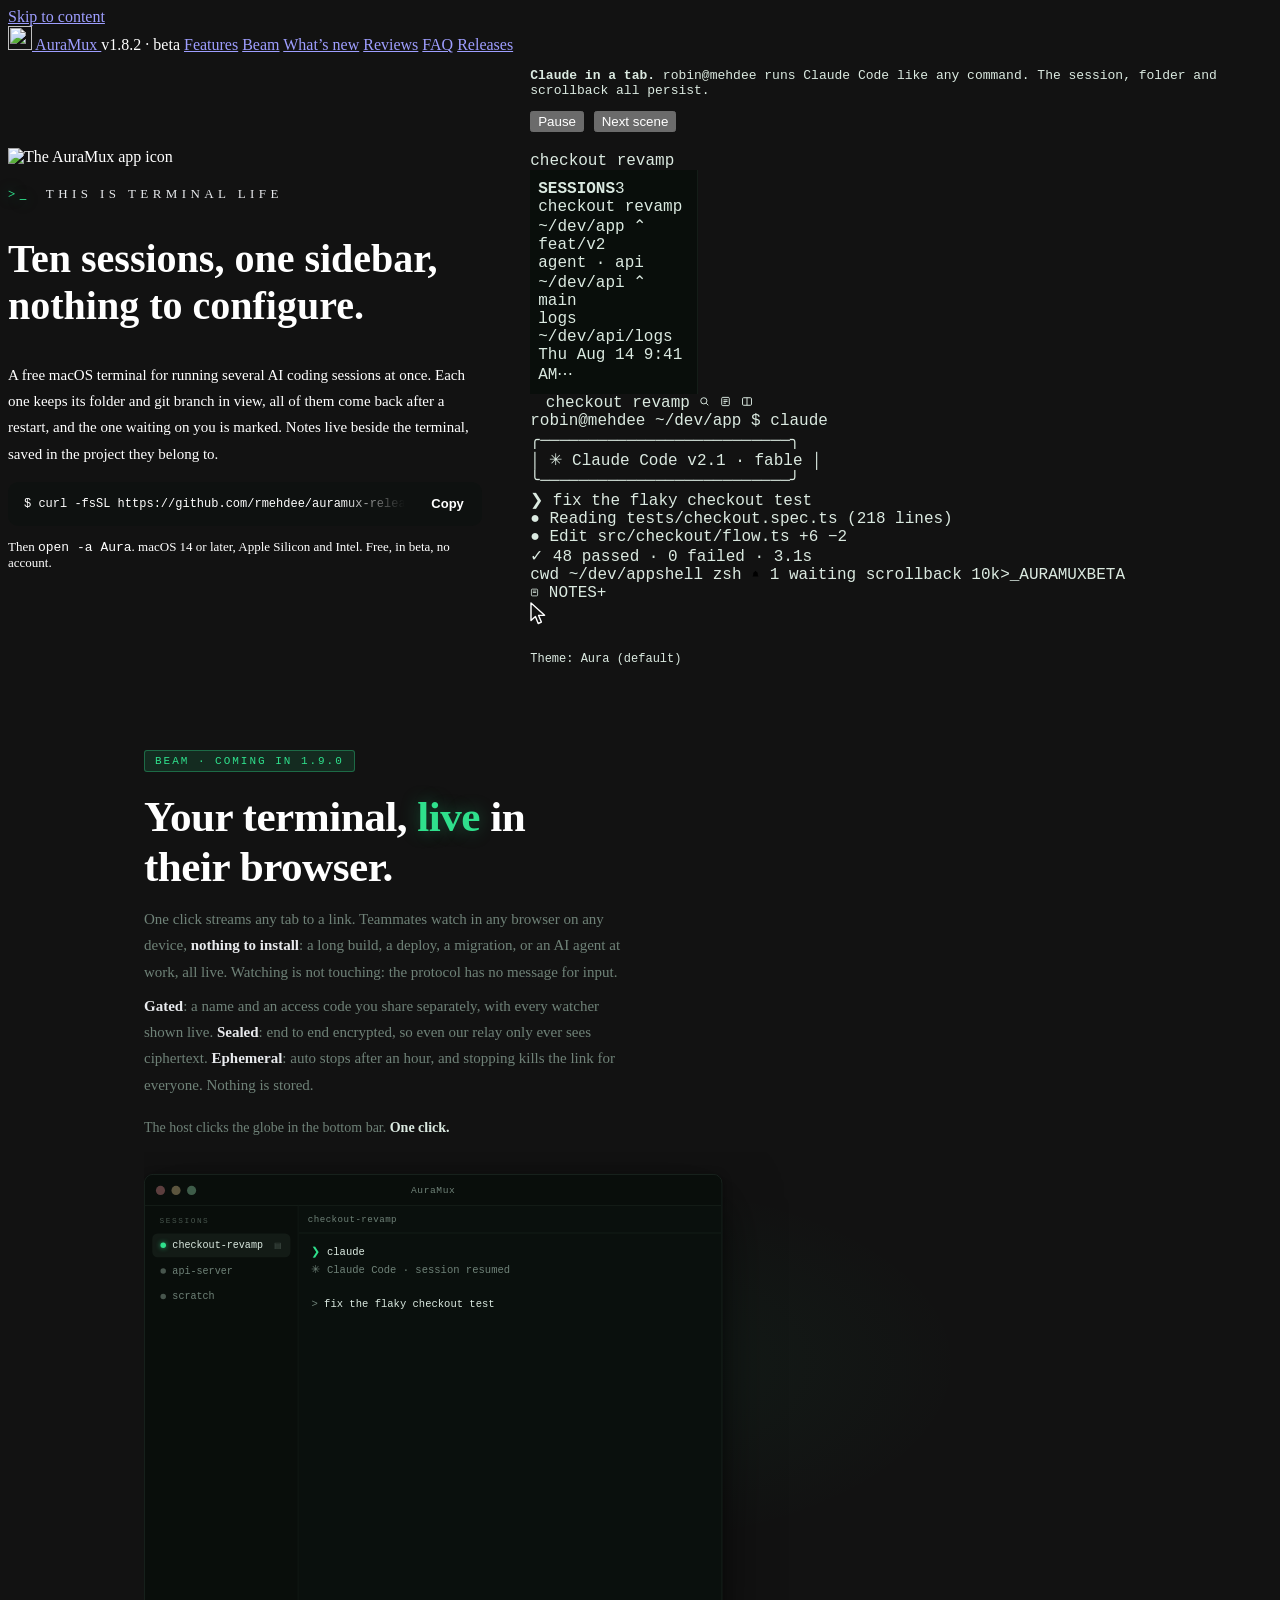
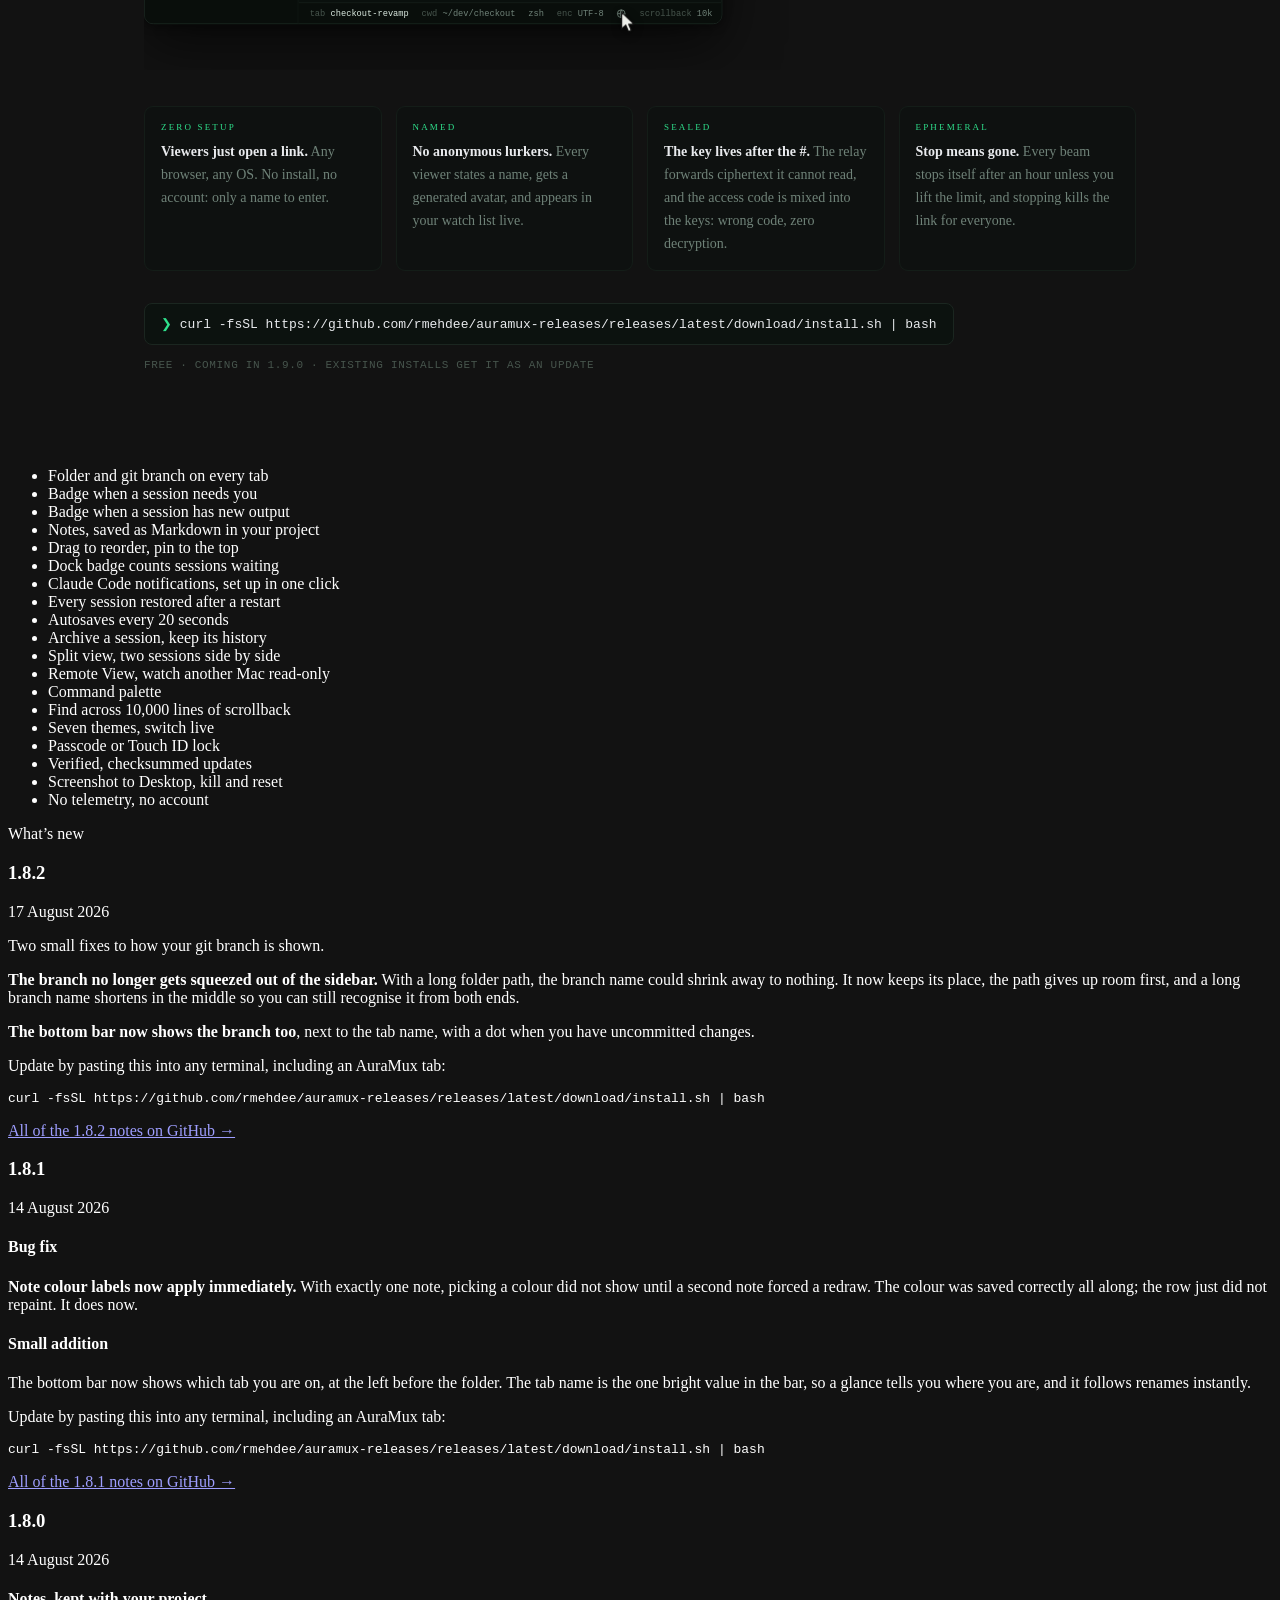
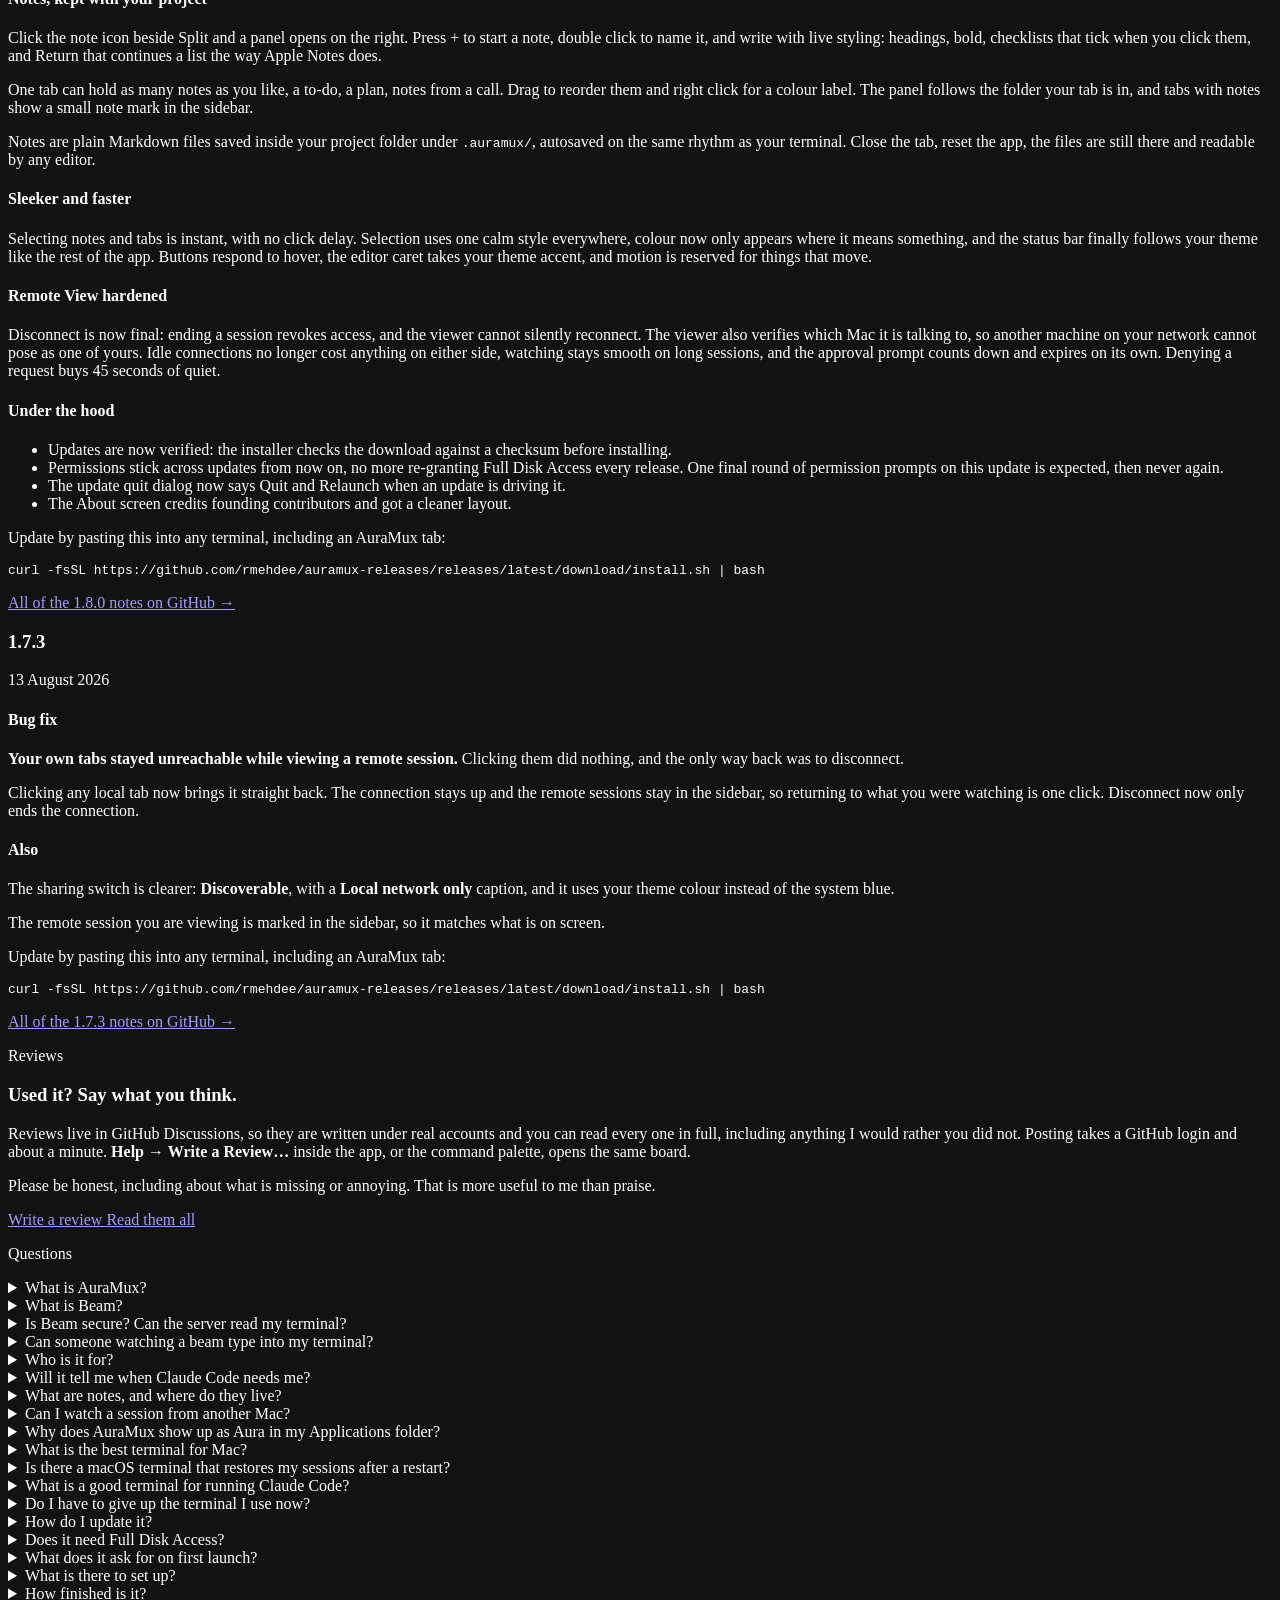
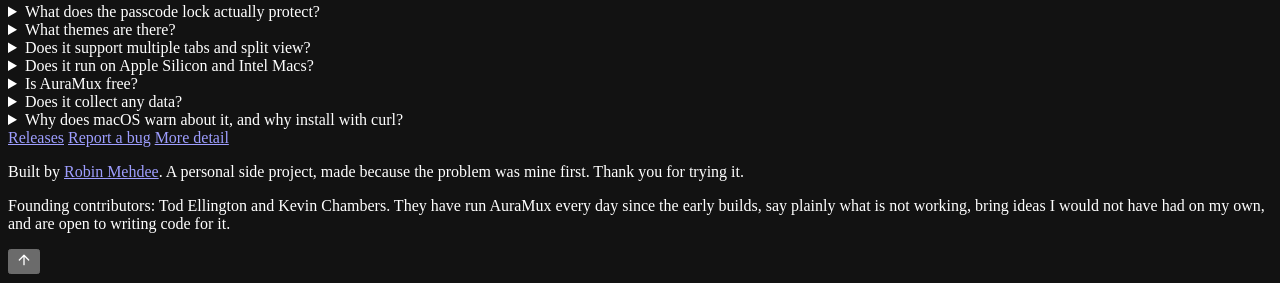
==== commit c2242303: "chore: publish v1.8.2 to the site" ====
--- a/docs/index.html
+++ b/docs/index.html
@@ -83,7 +83,7 @@
     <link rel="icon" href="/icon-32.png" sizes="32x32" type="image/png" />
     <link rel="icon" href="/icon-16.png" sizes="16x16" type="image/png" />
     <link rel="apple-touch-icon" href="/apple-touch-icon.png" sizes="180x180" />
-    <link rel="stylesheet" href="/style.css?v=28efa6be" />
+    <link rel="stylesheet" href="/style.css?v=ba35af24" />
 
     <!--
       Structured data. The SoftwareApplication block is what search engines and
@@ -105,7 +105,7 @@
             "applicationCategory": "DeveloperApplication",
             "applicationSubCategory": "Terminal emulator",
             "operatingSystem": "macOS 14 (Sonoma) or later",
-            "softwareVersion": "1.8.1",
+            "softwareVersion": "1.8.2",
             "softwareRequirements": "macOS 14 (Sonoma) or later",
             "processorRequirements": "Apple Silicon or Intel, universal build",
             "downloadUrl": "https://github.com/rmehdee/auramux-releases/releases",
@@ -382,7 +382,7 @@
           />
           AuraMux
         </a>
-        <span class="pill" id="version-pill">v1.8.1 &middot; beta</span>
+        <span class="pill" id="version-pill">v1.8.2 &middot; beta</span>
         <span class="spacer"></span>
         <a class="quiet hide-xs" href="#features">Features</a>
         <a class="quiet hide-xs" href="#beam">Beam</a>
@@ -818,7 +818,7 @@
     color: var(--faint); background: var(--panel-deep);
   }
   .vfoot .rc { margin-left: auto; color: var(--faint); }
-  .vfoot .rc i { font-style: normal; color: var(--amber); }
+  .vfoot .rc i { font-style: normal; color: var(--green); font-weight: 700; }
 
   /* ---------- name gate ---------- */
   .gate {
@@ -1033,7 +1033,7 @@
           </div>
           <div class="livebox">
             <div class="linkrow">
-              <span class="linkpill">auramux.com/watch<i>#2b2n4gec5wrj26z5PFbe30vD…c</i></span>
+              <span class="linkpill">auramux.com/beam/<i>#2b2n4gec5wrj26z5PFbe30vD…c</i></span>
               <button class="copyb" id="sw-copyBtn">COPY</button>
             </div>
             <div class="codeblock">
@@ -1053,7 +1053,7 @@
       <!-- BROWSER -->
       <div class="win bro" id="sw-bro">
         <div class="tbar"><span class="dot r"></span><span class="dot y"></span><span class="dot g"></span>
-          <span class="urlpill"><span class="lock">🔒</span>auramux.com/watch<i>#2b2n4gec5wrj26z5PFbe30vD…c</i></span></div>
+          <span class="urlpill"><span class="lock">🔒</span>auramux.com/beam/<i>#2b2n4gec5wrj26z5PFbe30vD…c</i></span></div>
         <div class="viewer">
           <div class="vtop">
             <span class="vm">&gt;_</span><span class="vw">AURAMUX</span>
@@ -1063,7 +1063,7 @@
             <span class="e2e">E2E ⏻</span>
           </div>
           <div class="vlines" id="sw-viewLines"></div>
-          <div class="vfoot">VIEW ONLY · ENCRYPTED END TO END<span class="rc">REQUEST CONTROL · <i>PHASE 2</i></span></div>
+          <div class="vfoot">VIEW ONLY · ENCRYPTED END TO END<span class="rc"><i>&gt;_</i> GET AURAMUX FOR YOUR MAC</span></div>
 
           <!-- name gate -->
           <div class="gate" id="gate">
@@ -1349,11 +1349,32 @@
           <!-- whats-new:start -->
       <div class="rel-tabs" id="rel-tabs">
         <div class="rel-tablist" id="rel-tablist" aria-label="Releases" hidden>
+          <button class="rel-tab" type="button" data-rel="1-8-2">1.8.2</button>
           <button class="rel-tab" type="button" data-rel="1-8-1">1.8.1</button>
           <button class="rel-tab" type="button" data-rel="1-8-0">1.8.0</button>
           <button class="rel-tab" type="button" data-rel="1-7-3">1.7.3</button>
-          <button class="rel-tab" type="button" data-rel="1-7-2">1.7.2</button>
         </div>
+
+        <article class="rel" id="rel-1-8-2">
+          <h3 class="rel-v">1.8.2</h3>
+          <p class="rel-meta">
+            <time datetime="2026-08-17">17 August 2026</time>
+          </p>
+
+          <div class="rel-body">
+              <p>Two small fixes to how your git branch is shown.</p>
+              <p><strong>The branch no longer gets squeezed out of the sidebar.</strong> With a long folder path, the branch name could shrink away to nothing. It now keeps its place, the path gives up room first, and a long branch name shortens in the middle so you can still recognise it from both ends.</p>
+              <p><strong>The bottom bar now shows the branch too</strong>, next to the tab name, with a dot when you have uncommitted changes.</p>
+              <p>Update by pasting this into any terminal, including an AuraMux tab:</p>
+              <pre><code>curl -fsSL https://github.com/rmehdee/auramux-releases/releases/latest/download/install.sh | bash</code></pre>
+          </div>
+
+          <p class="rel-more">
+            <a href="https://github.com/rmehdee/auramux-releases/releases/tag/v1.8.2" target="_blank" rel="noopener"
+              >All of the 1.8.2 notes on GitHub &rarr;</a
+            >
+          </p>
+        </article>
 
         <article class="rel" id="rel-1-8-1">
           <h3 class="rel-v">1.8.1</h3>
@@ -1430,29 +1451,6 @@
           <p class="rel-more">
             <a href="https://github.com/rmehdee/auramux-releases/releases/tag/v1.7.3" target="_blank" rel="noopener"
               >All of the 1.7.3 notes on GitHub &rarr;</a
-            >
-          </p>
-        </article>
-
-        <article class="rel" id="rel-1-7-2">
-          <h3 class="rel-v">1.7.2</h3>
-          <p class="rel-meta">
-            <time datetime="2026-08-13">13 August 2026</time>
-          </p>
-
-          <div class="rel-body">
-              <h4>Bug fix</h4>
-              <p><strong>Remote View could freeze the app on the watching Mac.</strong> Opening a session with a long scrollback would connect, then hang, needing a force quit.</p>
-              <p>Nothing limited how much text was sent. The whole scrollback went across on the first watch, up to ten thousand lines, and the watching Mac kept appending every update into a single text view without any cap. On a busy session that was enough to lock the interface.</p>
-              <p>Watching now works on the last 1000 lines, refreshed once a second and only when something has actually changed. Your full history stays on the machine being watched. A long running session now costs the same to watch as one just started.</p>
-              <p>Output also renders line by line, so only what is on screen is laid out, and scrolling no longer fights you: it follows new output until you scroll up to read, with a Latest button to resume following. Use the copy button in the header to take the visible output.</p>
-              <p>Update by pasting this into any terminal, including an AuraMux tab:</p>
-              <pre><code>curl -fsSL https://github.com/rmehdee/auramux-releases/releases/latest/download/install.sh | bash</code></pre>
-          </div>
-
-          <p class="rel-more">
-            <a href="https://github.com/rmehdee/auramux-releases/releases/tag/v1.7.2" target="_blank" rel="noopener"
-              >All of the 1.7.2 notes on GitHub &rarr;</a
             >
           </p>
         </article>
@@ -1832,6 +1830,6 @@
       </svg>
     </button>
 
-    <script src="/app.js?v=9558cf0e" defer></script>
+    <script src="/app.js?v=1ef31603" defer></script>
   </body>
 </html>
